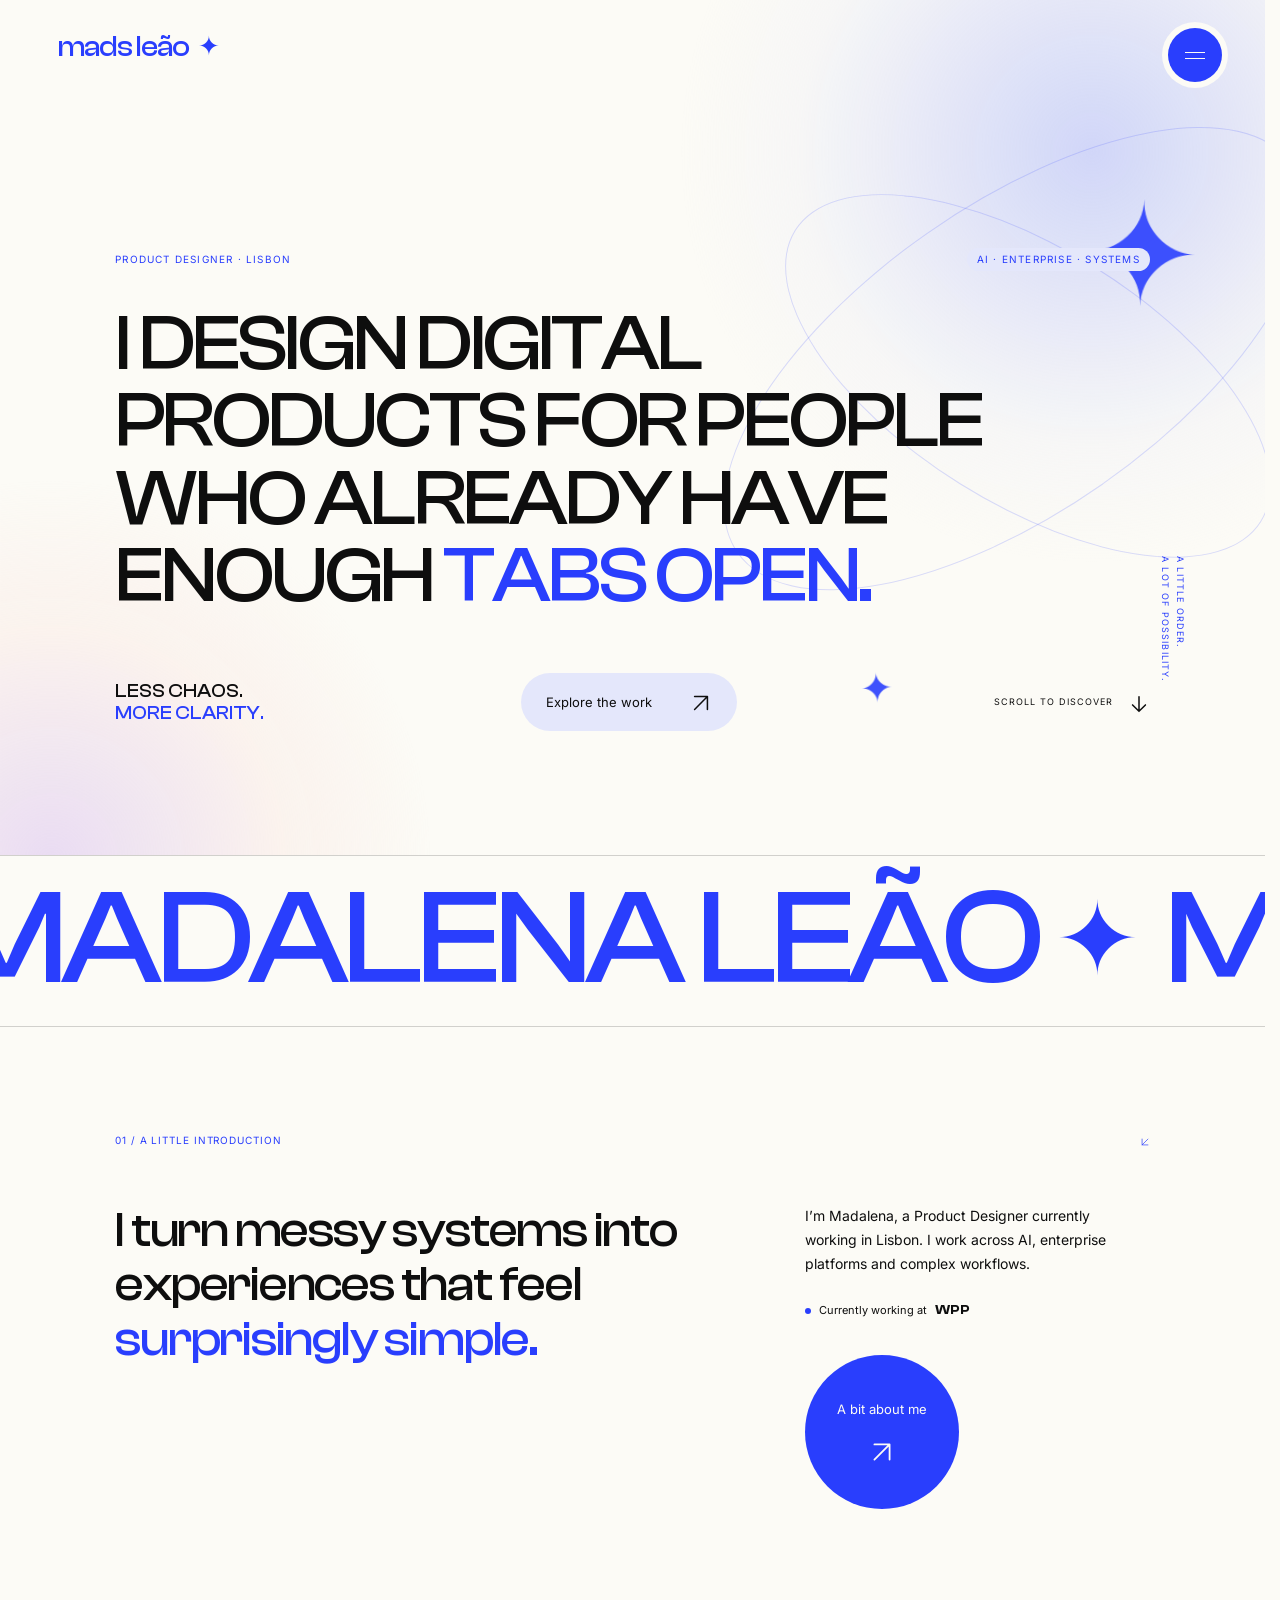
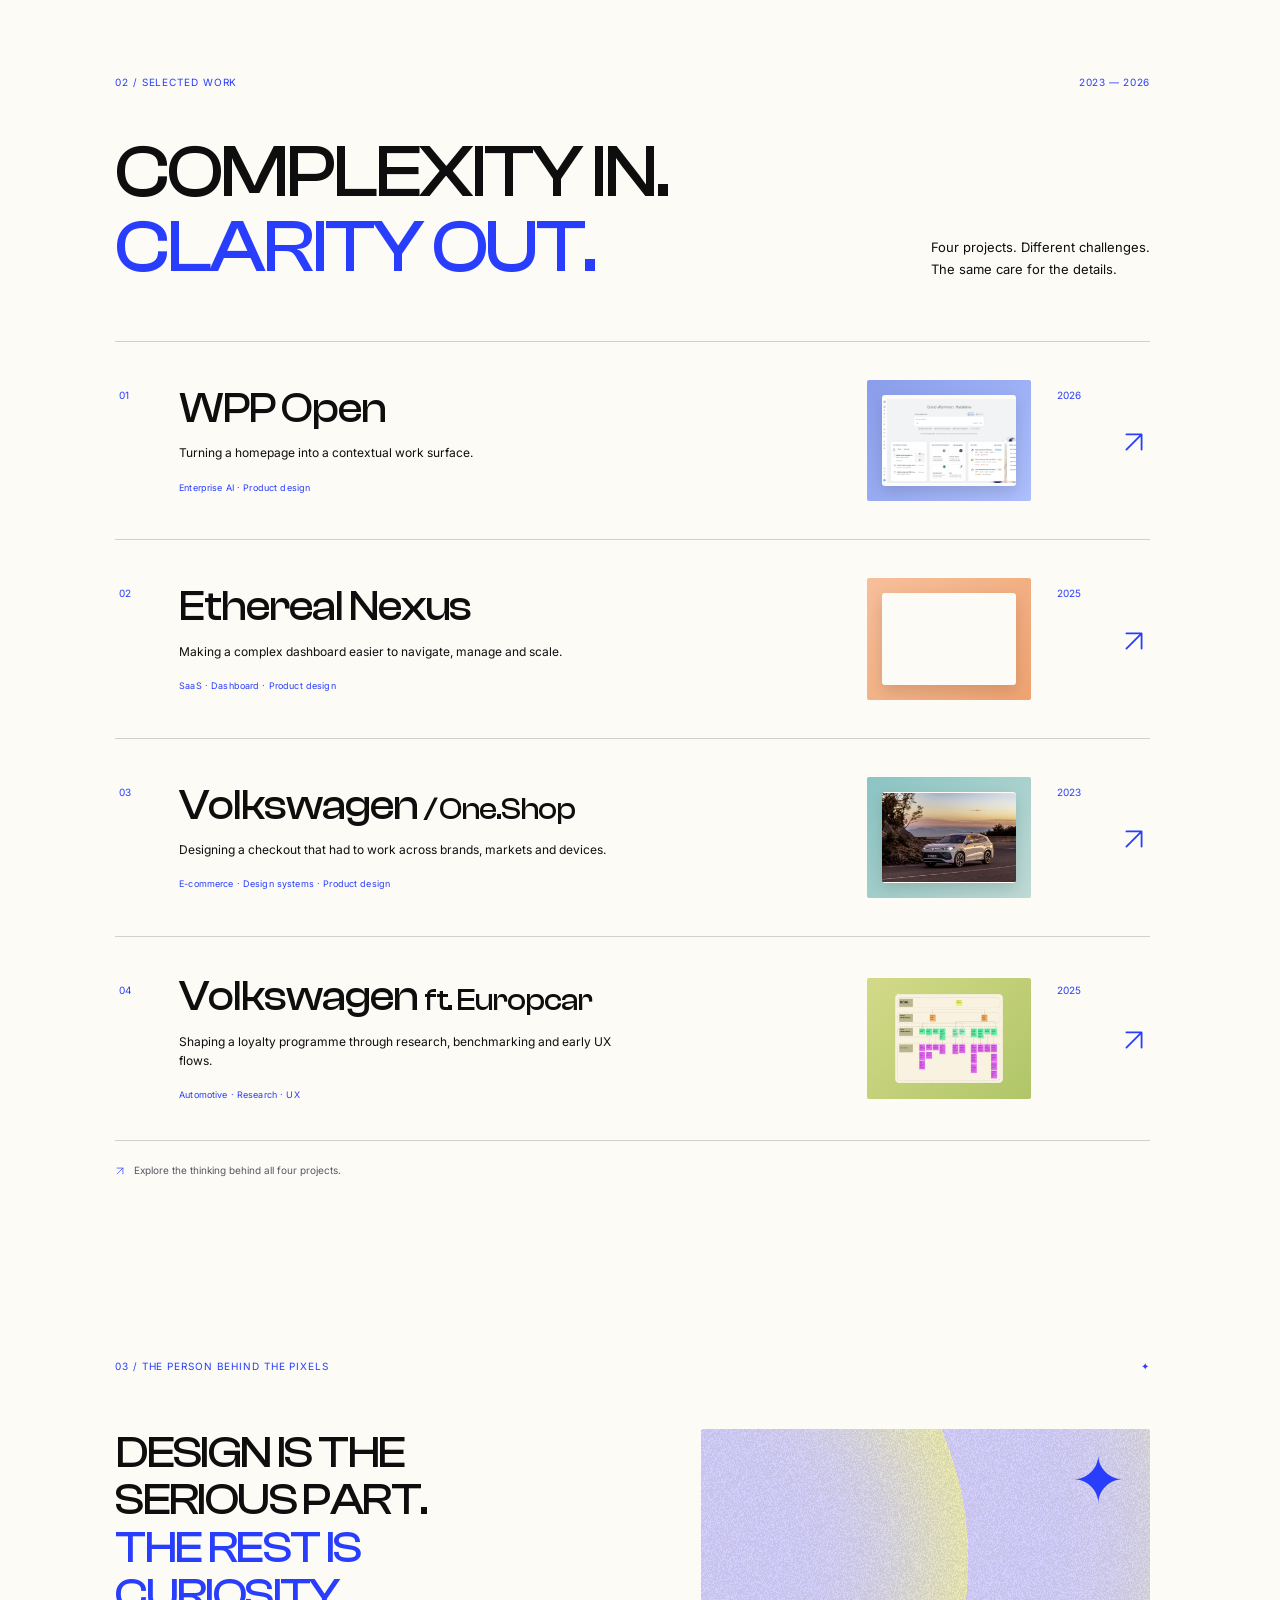
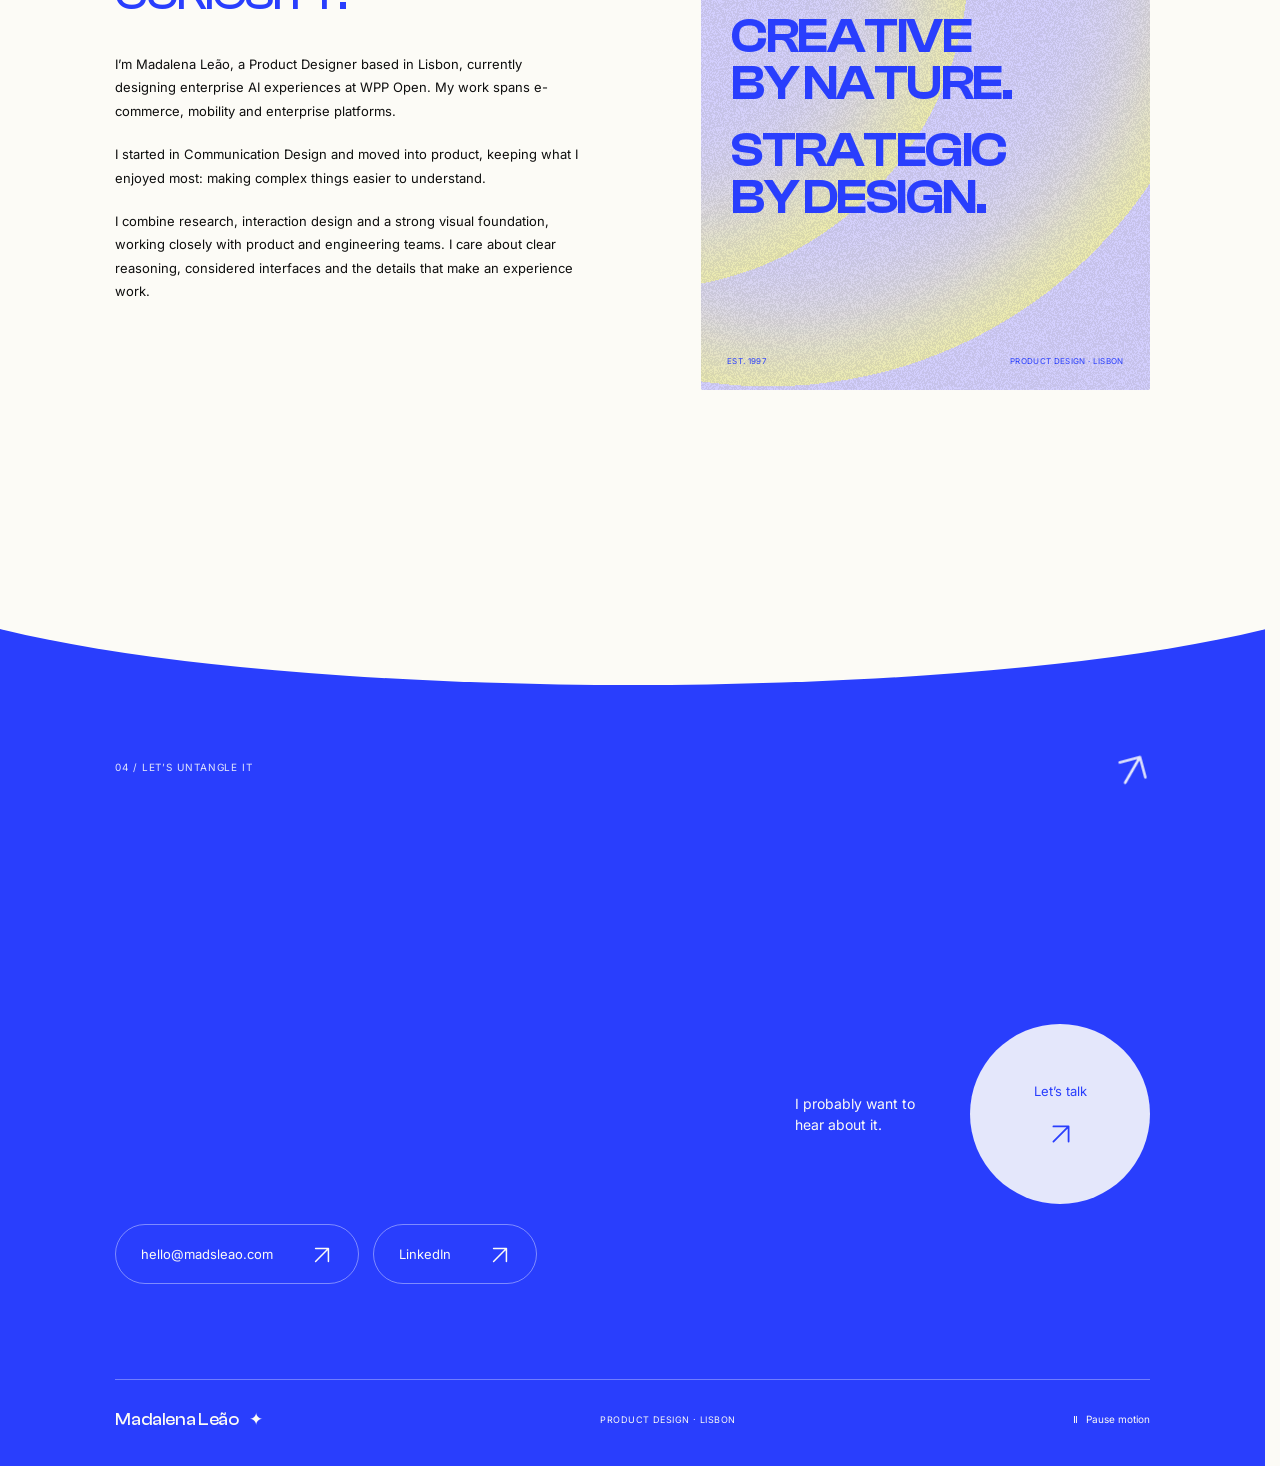
==== index.html @ 9cdab126 "Add a soft yellow hover to the hero headline" ====
<!doctype html>
<html lang="en">
  <head>
    <meta charset="utf-8" />
    <meta name="viewport" content="width=device-width, initial-scale=1" />
    <meta name="theme-color" content="#fcfbf6" />
    <meta
      name="description"
      content="Madalena Leão — Product Designer in Lisbon. AI, enterprise platforms and complex workflows, made clear."
    />
    <meta name="robots" content="index, follow" />
    <link rel="canonical" href="https://madsleao.com/" />
    <title>Madalena Leão — Product Designer</title>
    <link rel="icon" href="./assets/favicon.svg" />
    <link
      rel="preload"
      href="./assets/clash-display-medium.woff2"
      as="font"
      type="font/woff2"
      crossorigin
    />
    <link
      rel="preload"
      href="./assets/inter-regular.woff2"
      as="font"
      type="font/woff2"
      crossorigin
    />
    <link rel="stylesheet" href="./styles.css?v=hero-yellow-1" />
    <script src="./app.js?v=hero-yellow-1" defer></script>
  </head>
  <body>
    <a class="skip-link" href="#main">Skip to content</a>
    <header class="header">
      <a class="wordmark" href="#top" aria-label="Madalena Leão, home"
        >mads leão<span aria-hidden="true">✦</span></a
      >
      <button
        class="menu-toggle"
        aria-label="Open navigation"
        aria-controls="navigation"
        aria-expanded="false"
        aria-haspopup="dialog"
        hidden
      >
        <span></span><span></span>
      </button>
    </header>

    <main id="main">
      <section class="hero" id="top" aria-labelledby="hero-title">
        <div class="hero-art" aria-hidden="true">
          <div class="ambient ambient-one"></div>
          <div class="ambient ambient-two"></div>
          <div class="orbit orbit-one"></div>
          <div class="orbit orbit-two"></div>
          <span class="hero-star star-one">✦</span
          ><span class="hero-star star-two">✦</span>
          <span class="art-caption"
            >A LITTLE ORDER.<br />A LOT OF POSSIBILITY.</span
          >
        </div>
        <div class="hero-topline">
          <span>PRODUCT DESIGNER · LISBON</span
          ><span>AI · ENTERPRISE · SYSTEMS</span>
        </div>
        <h1 id="hero-title">
          <span class="line-mask"
            ><span class="hero-line">I DESIGN DIGITAL</span></span
          >
          <span class="line-mask"
            ><span class="hero-line">PRODUCTS FOR PEOPLE</span></span
          >
          <span class="line-mask"
            ><span class="hero-line">WHO ALREADY HAVE</span></span
          >
          <span class="line-mask"
            ><span class="hero-line"
              >ENOUGH <span class="highlight">TABS OPEN.</span></span
            ></span
          >
        </h1>
        <div class="hero-bottom">
          <p>LESS CHAOS.<br /><span>MORE CLARITY.</span></p>
          <a class="pill magnetic" href="#work"
            ><span class="magnet-surface"
              ><span class="magnet-label"
                >Explore the work
                <span aria-hidden="true"
                  ><svg
                    class="icon-arrow"
                    viewBox="0 0 24 24"
                    aria-hidden="true"
                    focusable="false"
                  >
                    <path d="M5 19 19 5M5 5h14v14" /></svg></span></span></span
          ></a>
          <span class="scroll-note"
            >SCROLL TO DISCOVER
            <span aria-hidden="true"
              ><svg
                class="icon-arrow"
                viewBox="0 0 24 24"
                aria-hidden="true"
                focusable="false"
              >
                <path d="M12 4v16M5 13l7 7 7-7" /></svg></span
          ></span>
        </div>
      </section>

      <div class="name-band" aria-label="Madalena Leão">
        <div class="name-track" aria-hidden="true">
          <span>MADALENA LEÃO <i>✦</i> </span
          ><span>MADALENA LEÃO <i>✦</i> </span>
        </div>
      </div>

      <section class="intro section-wrap" aria-labelledby="intro-title">
        <div class="section-kicker">
          <span>01 / A LITTLE INTRODUCTION</span
          ><span aria-hidden="true"
            ><svg
              class="icon-arrow"
              viewBox="0 0 24 24"
              aria-hidden="true"
              focusable="false"
            >
              <path d="M19 5 5 19M5 5v14h14" /></svg
          ></span>
        </div>
        <div class="intro-grid">
          <h2 id="intro-title" data-reveal>
            I turn messy systems into experiences that feel
            <span>surprisingly simple.</span>
          </h2>
          <div class="intro-aside" data-reveal>
            <p>
              I’m Madalena, a Product Designer currently working in Lisbon. I
              work across AI, enterprise platforms and complex workflows.
            </p>
            <p class="current-role">
              <span class="status-dot" aria-hidden="true"></span>Currently
              working at <strong>WPP</strong>
            </p>
            <a class="circle magnetic" href="#about"
              ><span class="magnet-surface"
                ><span class="magnet-label"
                  >A bit about me<span aria-hidden="true"
                    ><svg
                      class="icon-arrow"
                      viewBox="0 0 24 24"
                      aria-hidden="true"
                      focusable="false"
                    >
                      <path
                        d="M5 19 19 5M5 5h14v14"
                      /></svg></span></span></span
            ></a>
          </div>
        </div>
      </section>

      <section class="work section-wrap" id="work" aria-labelledby="work-title">
        <div class="section-kicker">
          <span>02 / SELECTED WORK</span><span>2023 — 2026</span>
        </div>
        <div class="section-heading" data-reveal>
          <h2 id="work-title">COMPLEXITY IN.<br /><span>CLARITY OUT.</span></h2>
          <p>
            Four projects. Different challenges.<br />The same care for the
            details.
          </p>
        </div>
        <div class="project-list">
          <a
            class="project"
            href="./wpp-open/"
            data-project="0"
            aria-label="WPP Open — explore the case study"
          >
            <span class="project-number">01</span>
            <div class="project-copy">
              <h3>WPP Open</h3>
              <p>Turning a homepage into a contextual work surface.</p>
              <span class="project-meta">Enterprise AI · Product design</span>
            </div>
            <div class="project-thumb cover-blue">
              <img
                src="./assets/wpp-open.webp"
                alt="WPP Open interface"
                width="1440"
                height="907"
                loading="lazy"
                decoding="async"
              />
            </div>
            <span class="project-year">2026</span
            ><span class="project-arrow" aria-hidden="true"
              ><svg
                class="icon-arrow"
                viewBox="0 0 24 24"
                aria-hidden="true"
                focusable="false"
              >
                <path d="M5 19 19 5M5 5h14v14" /></svg
            ></span>
          </a>
          <a
            class="project"
            href="./ethereal-nexus/"
            data-project="1"
            aria-label="Ethereal Nexus — explore the case study"
          >
            <span class="project-number">02</span>
            <div class="project-copy">
              <h3>Ethereal Nexus</h3>
              <p>
                Making a complex dashboard easier to navigate, manage and scale.
              </p>
              <span class="project-meta"
                >SaaS · Dashboard · Product design</span
              >
            </div>
            <div class="project-thumb cover-orange">
              <img
                src="./assets/ethereal-nexus.webp"
                alt="Ethereal Nexus dashboard"
                width="1440"
                height="1024"
                loading="lazy"
                decoding="async"
              />
            </div>
            <span class="project-year">2025</span
            ><span class="project-arrow" aria-hidden="true"
              ><svg
                class="icon-arrow"
                viewBox="0 0 24 24"
                aria-hidden="true"
                focusable="false"
              >
                <path d="M5 19 19 5M5 5h14v14" /></svg
            ></span>
          </a>
          <a
            class="project"
            href="./one-shop/"
            data-project="2"
            aria-label="Volkswagen One.Shop — explore the case study"
          >
            <span class="project-number">03</span>
            <div class="project-copy">
              <h3>Volkswagen <span class="subname">/ One.Shop</span></h3>
              <p>
                Designing a checkout that had to work across brands, markets and
                devices.
              </p>
              <span class="project-meta"
                >E-commerce · Design systems · Product design</span
              >
            </div>
            <div class="project-thumb cover-teal">
              <img
                src="./assets/one-shop.webp"
                alt="Volkswagen vehicle — One.Shop project cover"
                width="1024"
                height="683"
                loading="lazy"
                decoding="async"
              />
            </div>
            <span class="project-year">2023</span
            ><span class="project-arrow" aria-hidden="true"
              ><svg
                class="icon-arrow"
                viewBox="0 0 24 24"
                aria-hidden="true"
                focusable="false"
              >
                <path d="M5 19 19 5M5 5h14v14" /></svg
            ></span>
          </a>
          <a
            class="project"
            href="./europcar/"
            data-project="3"
            aria-label="Volkswagen ft. Europcar — explore the case study"
          >
            <span class="project-number">04</span>
            <div class="project-copy">
              <h3>Volkswagen <span class="subname">ft. Europcar</span></h3>
              <p>
                Shaping a loyalty programme through research, benchmarking and
                early UX flows.
              </p>
              <span class="project-meta">Automotive · Research · UX</span>
            </div>
            <div class="project-thumb cover-green">
              <img
                src="./assets/europcar.webp?v=alpha-2"
                alt="Europcar loyalty programme research"
                width="1440"
                height="1197"
                loading="lazy"
                decoding="async"
              />
            </div>
            <span class="project-year">2025</span
            ><span class="project-arrow" aria-hidden="true"
              ><svg
                class="icon-arrow"
                viewBox="0 0 24 24"
                aria-hidden="true"
                focusable="false"
              >
                <path d="M5 19 19 5M5 5h14v14" /></svg
            ></span>
          </a>
        </div>
        <p class="work-footnote">
          <span aria-hidden="true"
            ><svg
              class="icon-arrow"
              viewBox="0 0 24 24"
              aria-hidden="true"
              focusable="false"
            >
              <path d="M5 19 19 5M5 5h14v14" /></svg
          ></span>
          <a href="./projects/">Explore the thinking behind all four projects.</a>
        </p>
      </section>

      <section
        class="about section-wrap"
        id="about"
        aria-labelledby="about-title"
      >
        <div class="section-kicker">
          <span>03 / THE PERSON BEHIND THE PIXELS</span
          ><span aria-hidden="true">✦</span>
        </div>
        <div class="about-grid">
          <div class="about-copy" data-reveal>
            <h2 id="about-title">
              DESIGN IS THE<br />SERIOUS PART.<br /><span
                >THE REST IS<br />CURIOSITY.</span
              >
            </h2>
            <p>
              I’m Madalena Leão, a Product Designer based in Lisbon, currently
              designing enterprise AI experiences at WPP Open. My work spans
              e-commerce, mobility and enterprise platforms.
            </p>
            <p>
              I started in Communication Design and moved into product, keeping
              what I enjoyed most: making complex things easier to understand.
            </p>
            <p>
              I combine research, interaction design and a strong visual
              foundation, working closely with product and engineering teams. I
              care about clear reasoning, considered interfaces and the details
              that make an experience work.
            </p>
          </div>
          <div class="poster" data-reveal>
            <div class="poster-art" aria-hidden="true"></div>
            <span class="poster-star" aria-hidden="true">✦</span>
            <p class="poster-type">
              CREATIVE<br />BY NATURE.<br /><span
                >STRATEGIC<br />BY DESIGN.</span
              >
            </p>
            <div class="poster-footer">
              <span>EST. 1997</span><span>PRODUCT DESIGN · LISBON</span>
            </div>
          </div>
        </div>
      </section>

      <footer class="contact" id="contact" aria-labelledby="contact-title">
        <div class="footer-curve" aria-hidden="true"><div></div></div>
        <div class="contact-content section-wrap">
          <div class="section-kicker">
            <span>04 / LET’S UNTANGLE IT</span
            ><span class="footer-arrow" aria-hidden="true"
              ><svg
                class="icon-arrow"
                viewBox="0 0 24 24"
                aria-hidden="true"
                focusable="false"
              >
                <path d="M5 19 19 5M5 5h14v14" /></svg
            ></span>
          </div>
          <h2 id="contact-title" data-reveal>
            HAVE A<br />COMPLICATED<br /><span>PRODUCT?</span>
          </h2>
          <div class="contact-action">
            <p>I probably want to<br />hear about it.</p>
            <a
              class="circle contact-circle magnetic"
              href="./contact/"
              ><span class="magnet-surface"
                ><span class="magnet-label"
                  >Let’s talk<span aria-hidden="true"
                    ><svg
                      class="icon-arrow"
                      viewBox="0 0 24 24"
                      aria-hidden="true"
                      focusable="false"
                    >
                      <path
                        d="M5 19 19 5M5 5h14v14"
                      /></svg></span></span></span
            ></a>
          </div>
          <div class="contact-links">
            <a class="pill magnetic" href="./contact/"
              ><span class="magnet-surface"
                ><span class="magnet-label"
                  >hello@madsleao.com
                  <span aria-hidden="true"
                    ><svg
                      class="icon-arrow"
                      viewBox="0 0 24 24"
                      aria-hidden="true"
                      focusable="false"
                    >
                      <path
                        d="M5 19 19 5M5 5h14v14"
                      /></svg></span></span></span></a
            ><a
              class="pill magnetic"
              href="https://www.linkedin.com/in/madalena-le%C3%A3o-b16616193/"
              target="_blank"
              rel="noopener noreferrer"
              ><span class="magnet-surface"
                ><span class="magnet-label"
                  >LinkedIn
                  <span aria-hidden="true"
                    ><svg
                      class="icon-arrow"
                      viewBox="0 0 24 24"
                      aria-hidden="true"
                      focusable="false"
                    >
                      <path
                        d="M5 19 19 5M5 5h14v14"
                      /></svg></span></span></span
            ></a>
          </div>
          <div class="footer-bottom">
            <a href="#top">Madalena Leão <span aria-hidden="true">✦</span></a
            ><span>PRODUCT DESIGN · LISBON</span
            ><button class="motion-toggle" aria-pressed="false" hidden>
              <span aria-hidden="true">Ⅱ</span
              ><span class="motion-label">Pause motion</span>
            </button>
          </div>
        </div>
      </footer>
    </main>

    <div class="project-preview" aria-hidden="true">
      <div class="preview-surface">
        <div class="preview-track">
          <div class="preview-panel cover-blue">
            <img
              src="./assets/wpp-open.webp"
              alt=""
              width="1440"
              height="907"
              loading="lazy"
            />
          </div>
          <div class="preview-panel cover-orange">
            <img
              src="./assets/ethereal-nexus.webp"
              alt=""
              width="1440"
              height="1024"
              loading="lazy"
            />
          </div>
          <div class="preview-panel cover-teal">
            <img
              src="./assets/one-shop.webp"
              alt=""
              width="1024"
              height="683"
              loading="lazy"
            />
          </div>
          <div class="preview-panel cover-green">
            <img
              src="./assets/europcar.webp?v=alpha-2"
              alt=""
              width="1440"
              height="1197"
              loading="lazy"
            />
          </div>
        </div>
      </div>
    </div>
    <div class="preview-cursor" aria-hidden="true">
      <span
        >View case<br /><b
          ><svg
            class="icon-arrow"
            viewBox="0 0 24 24"
            aria-hidden="true"
            focusable="false"
          >
            <path d="M5 19 19 5M5 5h14v14" /></svg></b
      ></span>
    </div>

    <dialog id="navigation" aria-labelledby="menu-title">
      <div class="menu-backdrop"></div>
      <button class="menu-close" aria-label="Close navigation" autofocus>
        ×
      </button>
      <div class="menu-panel">
        <div class="menu-content">
          <p class="menu-kicker" id="menu-title">NAVIGATION</p>
          <nav aria-label="Expanded navigation">
            <a href="#top">Home<span>01</span></a
            ><a href="./projects/">Work<span>02</span></a
            ><a href="#about">About<span>03</span></a
            ><a href="#contact">Contact<span>04</span></a>
          </nav>
          <div class="menu-bottom">
            <span>LESS CHAOS · MORE CLARITY</span
            ><a href="./contact/"
              >Say hello
              <svg
                class="icon-arrow"
                viewBox="0 0 24 24"
                aria-hidden="true"
                focusable="false"
              >
                <path d="M5 19 19 5M5 5h14v14" /></svg
            ></a>
          </div>
        </div>
      </div>
    </dialog>
  </body>
</html>
---- styles.css ----
@font-face {
  font-family: Clash;
  src: url("./assets/clash-display-medium.woff2") format("woff2");
  font-weight: 500;
  font-display: swap;
}
@font-face {
  font-family: Clash;
  src: url("./assets/clash-display-semibold.woff2") format("woff2");
  font-weight: 600;
  font-display: swap;
}
@font-face {
  font-family: Inter;
  src: url("./assets/inter-regular.woff2") format("woff2");
  font-weight: 400;
  font-display: swap;
}
:root {
  --blue: #293efd;
  --light: #e4e7fb;
  --cream: #fcfbf6;
  --ink: #0e0e0e;
  --hover-yellow: #e5e2a8;
  --line: rgba(14, 14, 14, 0.18);
  --ease: cubic-bezier(0.22, 1, 0.36, 1);
  color-scheme: light;
}
* {
  box-sizing: border-box;
}
html {
  --anchor-offset: 100px;
  scrollbar-gutter: stable;
  scroll-behavior: smooth;
  scroll-padding-top: var(--anchor-offset);
}
body {
  margin: 0;
  background: var(--cream);
  color: var(--ink);
  font:
    400 16px/1.55 Inter,
    Arial,
    sans-serif;
}
body.menu-is-open {
  overflow: hidden;
  position: fixed;
  top: var(--menu-scroll-top, 0px);
  left: 0;
  right: 0;
}
a {
  color: inherit;
  text-decoration: none;
}
button {
  font: inherit;
  color: inherit;
  cursor: pointer;
}
button,
a {
  -webkit-tap-highlight-color: transparent;
}
button[hidden] {
  display: none;
}
button {
  border: 0;
}
img {
  max-width: 100%;
  display: block;
}
h1,
h2,
h3,
p {
  margin: 0;
}
h1,
h2,
h3 {
  font-family: Clash, Arial, sans-serif;
  font-weight: 500;
  line-height: 0.99;
}
::selection {
  background: var(--blue);
  color: var(--cream);
}
:focus-visible {
  outline: 2px solid var(--blue);
  outline-offset: 7px;
}
.skip-link {
  position: fixed;
  top: 12px;
  left: 12px;
  z-index: 100;
  background: var(--blue);
  color: var(--cream);
  padding: 12px 20px;
  transform: translateY(-150%);
}
.skip-link:focus {
  transform: none;
}
.header {
  position: absolute;
  z-index: 20;
  inset: 0 0 auto;
  display: flex;
  align-items: center;
  justify-content: space-between;
  padding: 32px 4.5vw;
  gap: 20px;
}
.wordmark {
  display: flex;
  align-items: center;
  gap: 9px;
  color: var(--blue);
  font:
    500 29px/1 Clash,
    sans-serif;
  letter-spacing: -1px;
}
.wordmark span {
  font-size: 26px;
  transition: transform 0.8s var(--ease);
}
.wordmark:hover span {
  transform: rotate(90deg);
}
.menu-toggle {
  position: fixed;
  z-index: 25;
  top: 28px;
  right: 4.5vw;
  width: 54px;
  height: 54px;
  border-radius: 50%;
  display: grid;
  align-content: center;
  gap: 5px;
  background: var(--blue);
  box-shadow: 0 0 0 6px var(--cream);
}
.menu-toggle span {
  display: block;
  width: 20px;
  height: 1px;
  background: var(--cream);
  margin: auto;
}
.icon-arrow {
  display: inline-block;
  width: 1em;
  height: 1em;
  flex-shrink: 0;
  vertical-align: middle;
  fill: none;
  stroke: currentColor;
  stroke-width: 1.65;
  stroke-linecap: round;
  stroke-linejoin: round;
}
.section-wrap {
  padding-left: 9vw;
  padding-right: 9vw;
}
.hero {
  position: relative;
  isolation: isolate;
  padding: 176px 9vw 48px;
  overflow: hidden;
  min-height: 800px;
  min-height: max(800px, 95svh);
  display: flex;
  flex-direction: column;
  justify-content: center;
}
.hero-art {
  position: absolute;
  inset: 0;
  z-index: -1;
  pointer-events: none;
  overflow: hidden;
}
.ambient {
  position: absolute;
  width: 65vw;
  height: 65vw;
  border-radius: 50%;
  background: radial-gradient(
    ellipse at center,
    rgba(173, 184, 250, 0.55),
    rgba(228, 231, 251, 0.18) 50%,
    transparent 70%
  );
  will-change: transform;
}
.ambient-one {
  right: -19vw;
  top: -21vw;
}
.ambient-two {
  width: 60vw;
  height: 60vw;
  left: -26vw;
  bottom: -30vw;
  background: radial-gradient(
    ellipse at center,
    rgba(221, 200, 241, 0.6),
    rgba(250, 220, 214, 0.25) 43%,
    transparent 70%
  );
}
.orbit {
  position: absolute;
  right: -7vw;
  top: 24%;
  width: 53vw;
  height: 24vw;
  border: 1px solid rgba(41, 62, 253, 0.17);
  border-radius: 50%;
  transform: rotate(-35deg);
}
.orbit-two {
  right: -3vw;
  top: 29%;
  transform: rotate(32deg);
  width: 43vw;
  height: 20vw;
}
.hero-star {
  position: absolute;
  color: var(--blue);
  font-size: clamp(80px, 11vw, 190px);
  line-height: 1;
  right: 5vw;
  top: 21%;
  opacity: 0.9;
  will-change: transform;
}
.star-two {
  font-size: 40px;
  right: 29vw;
  top: 78%;
  color: var(--blue);
}
.art-caption {
  position: absolute;
  right: 6vw;
  top: 65%;
  color: var(--blue);
  font-size: 9px;
  letter-spacing: 0.13em;
  line-height: 1.7;
  writing-mode: vertical-rl;
}
.hero-topline {
  display: flex;
  justify-content: space-between;
  max-width: 1080px;
  color: var(--blue);
  font-size: 10px;
  letter-spacing: 0.12em;
  margin-bottom: 35px;
}
.hero-topline span:last-child {
  background: var(--light);
  padding: 4px 10px;
  border-radius: 30px;
  margin-top: -4px;
}
.hero h1 {
  font-size: clamp(46px, 6.1vw, 110px);
  letter-spacing: -0.035em;
  width: 100%;
  position: relative;
}
.line-mask {
  display: block;
  overflow: hidden;
  padding-bottom: 0.09em;
  margin-bottom: -0.09em;
}
.hero-line {
  display: block;
  width: max-content;
  max-width: 100%;
}
.highlight {
  color: var(--blue);
  position: relative;
}
.hero-ink {
  position: absolute;
  inset: 0;
  display: block;
  pointer-events: none;
  user-select: none;
  opacity: 0;
  color: transparent;
  background: radial-gradient(
    ellipse clamp(100px, 10vw, 180px) clamp(75px, 7vw, 125px)
      at var(--ink-x, -500px) var(--ink-y, -500px),
    var(--hover-yellow) 0%,
    var(--hover-yellow) 24%,
    transparent 100%
  );
  -webkit-background-clip: text;
  background-clip: text;
}
.hero-ink .highlight {
  color: inherit;
}
.hero-ink .hero-line {
  animation: none !important;
}
.hero-bottom {
  display: flex;
  align-items: center;
  justify-content: space-between;
  gap: 24px;
  margin-top: 58px;
}
.hero-bottom p {
  font:
    500 19px/1.2 Clash,
    sans-serif;
}
.hero-bottom p span {
  color: var(--blue);
}
.scroll-note {
  font-size: 9px;
  letter-spacing: 0.11em;
  display: flex;
  gap: 15px;
  align-items: center;
}
.scroll-note span {
  font-size: 22px;
}
.pill {
  display: inline-block;
  position: relative;
  min-height: 58px;
  border-radius: 50px;
}
.magnet-surface {
  display: flex;
  align-items: center;
  justify-content: center;
  width: 100%;
  height: 100%;
  position: relative;
  isolation: isolate;
  border-radius: inherit;
  overflow: hidden;
  background: var(--light);
  transition: color 0.45s;
  will-change: transform;
}
.magnet-surface::before {
  content: "";
  position: absolute;
  z-index: -1;
  inset: 0;
  background: var(--blue);
  border-radius: 50%;
  transform: translateY(160%) scale(1.5);
  transition: transform 0.65s cubic-bezier(0.65, 0, 0.35, 1);
}
.magnetic:hover .magnet-surface::before {
  transform: translateY(0) scale(1.5);
}
.magnetic:hover .magnet-surface {
  color: var(--cream);
}
.magnet-label {
  display: flex;
  align-items: center;
  justify-content: center;
  gap: 38px;
  padding: 17px 25px;
  font-size: 13px;
  will-change: transform;
}
.magnet-label > span {
  font-size: 22px;
  line-height: 1;
}
.circle {
  display: inline-block;
  position: relative;
  width: 154px;
  height: 154px;
  border-radius: 50%;
  flex-shrink: 0;
}
.circle .magnet-surface {
  background: var(--blue);
  color: var(--cream);
}
.circle .magnet-surface::before {
  background: var(--ink);
}
.circle .magnet-label {
  flex-direction: column;
  gap: 18px;
  font-size: 13px;
}
.circle .magnet-label > span {
  font-size: 26px;
}
.name-band {
  border-top: 1px solid var(--line);
  border-bottom: 1px solid var(--line);
  overflow: hidden;
  padding: 16px 0 20px;
  background: var(--cream);
}
.name-track {
  display: flex;
  width: max-content;
  will-change: transform;
}
.name-track > span {
  white-space: nowrap;
  font:
    500 clamp(65px, 10.5vw, 190px) / 1 Clash,
    sans-serif;
  letter-spacing: -0.045em;
  color: var(--blue);
  padding-right: 0.23em;
}
.name-track i {
  font-style: normal;
  font-size: 0.75em;
  display: inline-block;
  vertical-align: 8%;
}
.section-kicker {
  font-size: 10px;
  letter-spacing: 0.09em;
  display: flex;
  align-items: center;
  justify-content: space-between;
  gap: 20px;
  color: var(--blue);
}
.section-kicker > span:last-child:not(:first-child) {
  letter-spacing: 0.06em;
}
.intro {
  padding-top: 106px;
  padding-bottom: 130px;
}
.intro-grid {
  display: grid;
  grid-template-columns: 1.7fr 1fr;
  gap: 8vw;
  margin-top: 55px;
}
.intro h2 {
  font-size: clamp(35px, 3.8vw, 64px);
  line-height: 1.12;
  letter-spacing: -0.025em;
}
.intro h2 span {
  color: var(--blue);
}
.intro-aside {
  max-width: 325px;
}
.intro-aside p {
  font-size: 14px;
  line-height: 1.7;
}
.current-role {
  margin-top: 26px;
  display: flex;
  align-items: center;
  gap: 8px;
  flex-wrap: wrap;
  font-size: 11px !important;
}
.current-role strong {
  font:
    600 14px Clash,
    sans-serif;
}
.status-dot {
  height: 6px;
  width: 6px;
  background: var(--blue);
  border-radius: 50%;
  display: inline-block;
}
.intro-aside .circle {
  margin-top: 35px;
}
.work {
  padding-top: 36px;
  padding-bottom: 130px;
}
.section-heading {
  display: flex;
  align-items: flex-end;
  justify-content: space-between;
  gap: 40px;
  margin: 45px 0 56px;
}
.section-heading h2 {
  font-size: clamp(44px, 5.9vw, 100px);
  letter-spacing: -0.035em;
}
.section-heading h2 span {
  color: var(--blue);
}
.section-heading > p {
  font-size: 13px;
  line-height: 1.7;
  padding-bottom: 5px;
}
.project {
  display: grid;
  grid-template-columns: 34px minmax(0, 1fr) 164px 38px 25px;
  gap: 26px;
  align-items: center;
  padding: 38px 4px;
  border-top: 1px solid var(--line);
  position: relative;
}
.project:last-child {
  border-bottom: 1px solid var(--line);
}
.project-number,
.project-year {
  font-size: 10px;
  align-self: start;
  padding-top: 8px;
  color: var(--blue);
}
.project-copy {
  transition:
    transform 0.65s var(--ease),
    color 0.35s;
  max-width: 610px;
}
.project h3 {
  font-size: clamp(29px, 3.3vw, 54px);
  letter-spacing: -0.025em;
  line-height: 1.05;
}
.subname {
  font-size: 0.72em;
}
.project-copy p {
  font-size: 12px;
  line-height: 1.6;
  margin-top: 12px;
  max-width: 440px;
}
.project-meta {
  display: block;
  color: var(--blue);
  font-size: 9px;
  letter-spacing: 0.015em;
  margin-top: 18px;
}
.project-thumb {
  aspect-ratio: 1.35;
  display: flex;
  align-items: center;
  justify-content: center;
  padding: 15px;
  overflow: hidden;
  border-radius: 2px;
  transition: transform 0.65s var(--ease);
}
.project-thumb img {
  width: 100%;
  height: 100%;
  object-fit: contain;
  box-shadow: 0 6px 16px #0002;
  border-radius: 3px;
  background: var(--cream);
}
.cover-blue {
  background: linear-gradient(135deg, #899deb, #adbffd);
}
.cover-orange {
  background: linear-gradient(135deg, #f6bf9a, #f0a371);
}
.cover-teal {
  background: linear-gradient(135deg, #8ac4c3, #bfdad5);
}
.cover-green {
  background: linear-gradient(135deg, #d3da88, #b0c568);
}
.project-arrow {
  font-size: 26px;
  color: var(--blue);
  transition: transform 0.6s var(--ease);
}
.project:hover .project-copy,
.project:focus-visible .project-copy {
  transform: translateX(8px);
  color: var(--blue);
}
.project:hover .project-arrow {
  transform: rotate(45deg);
}
.work-footnote {
  font-size: 10px;
  color: #575767;
  margin-top: 22px;
}
.work-footnote span {
  color: var(--blue);
  margin-right: 6px;
}
.project-preview {
  position: fixed;
  left: 0;
  top: 0;
  width: 360px;
  height: 270px;
  z-index: 30;
  pointer-events: none;
  visibility: hidden;
  will-change: transform;
  transition: visibility 0s 0.5s;
}
.preview-surface {
  height: 100%;
  width: 100%;
  overflow: hidden;
  transform: scale(0.6);
  opacity: 0;
  border-radius: 4px;
  box-shadow: 0 20px 70px #1112;
  transition:
    transform 0.55s var(--ease),
    opacity 0.3s;
  will-change: transform;
}
.project-preview.is-active {
  visibility: visible;
  transition-delay: 0s;
}
.is-active .preview-surface {
  transform: scale(1);
  opacity: 1;
}
.preview-track {
  height: 400%;
  transition: transform 0.6s cubic-bezier(0.65, 0, 0.35, 1);
}
.preview-panel {
  width: 100%;
  height: 25%;
  display: flex;
  align-items: center;
  justify-content: center;
  padding: 35px;
}
.preview-panel img {
  width: 100%;
  height: 100%;
  object-fit: contain;
  box-shadow: 0 10px 30px #0002;
  border-radius: 4px;
}
.project-thumb.cover-green img,
.preview-panel.cover-green img {
  background: transparent;
  box-shadow: none;
  border-radius: 0;
}
.preview-cursor {
  position: fixed;
  top: 0;
  left: 0;
  z-index: 31;
  width: 90px;
  height: 90px;
  pointer-events: none;
  visibility: hidden;
  will-change: transform;
  transition: visibility 0s 0.5s;
}
.preview-cursor span {
  display: flex;
  align-items: center;
  justify-content: center;
  flex-direction: column;
  width: 100%;
  height: 100%;
  border-radius: 50%;
  background: var(--blue);
  color: var(--cream);
  font-size: 10px;
  transform: scale(0);
  transition: transform 0.5s var(--ease);
}
.preview-cursor b {
  font-weight: 400;
  font-size: 19px;
}
.preview-cursor.is-active {
  visibility: visible;
  transition-delay: 0s;
}
.preview-cursor.is-active span {
  transform: scale(1);
}
.about {
  padding-top: 50px;
  padding-bottom: 170px;
}
.about-grid {
  display: grid;
  grid-template-columns: 1.05fr 1fr;
  gap: 9vw;
  align-items: start;
  margin-top: 55px;
}
.about h2 {
  font-size: clamp(37px, 3.55vw, 65px);
  letter-spacing: -0.035em;
  line-height: 1.04;
  margin-bottom: 35px;
}
.about h2 span {
  color: var(--blue);
}
.about-copy > p {
  max-width: 490px;
  font-size: 13px;
  line-height: 1.8;
  margin-top: 20px;
}
.poster {
  aspect-ratio: 4/5;
  position: relative;
  overflow: hidden;
  isolation: isolate;
  padding: 40px 30px 24px;
  color: var(--blue);
  background: var(--light);
  border-radius: 2px;
  display: flex;
  flex-direction: column;
  justify-content: center;
  will-change: transform;
}
.poster-art {
  position: absolute;
  inset: -10%;
  z-index: -1;
  background: url("./assets/about-gradient.svg") center/cover no-repeat;
  will-change: transform;
}
.poster-type {
  font:
    600 clamp(35px, 3.8vw, 70px) / 0.97 Clash,
    sans-serif;
  letter-spacing: -0.03em;
  position: relative;
}
.poster-type > span {
  display: block;
  margin-top: 20px;
}
.poster-star {
  position: absolute;
  font-size: 65px;
  right: 25px;
  top: 18px;
  line-height: 1;
}
.poster-footer {
  position: absolute;
  bottom: 22px;
  left: 26px;
  right: 26px;
  display: flex;
  gap: 15px;
  justify-content: space-between;
  font-size: 8px;
  letter-spacing: 0.04em;
}
.contact {
  position: relative;
  /* Contact fills the viewport without the offset used by the other anchors. */
  scroll-margin-top: calc(-1 * var(--anchor-offset));
  min-height: 100vh;
  min-height: 100svh;
  background: var(--blue);
  color: var(--cream);
  overflow: hidden;
  isolation: isolate;
  padding-top: 150px;
}
.footer-curve {
  position: absolute;
  z-index: 2;
  top: 0;
  left: -10%;
  width: 120%;
  height: 125px;
  pointer-events: none;
  overflow: visible;
  transform-origin: top;
  will-change: transform;
}
.footer-curve > div {
  background: var(--cream);
  width: 100%;
  height: 250px;
  border-radius: 0 0 50% 50%;
  position: absolute;
  bottom: 0;
}
.contact-content {
  padding-top: 30px;
  padding-bottom: 30px;
  position: relative;
}
.contact .section-kicker {
  color: var(--light);
}
.footer-arrow {
  font-size: 36px;
  transform: rotate(-15deg);
  will-change: transform;
}
.contact h2 {
  font-size: clamp(58px, 8.6vw, 160px);
  letter-spacing: -0.035em;
  line-height: 0.95;
  margin-top: 50px;
  max-width: 900px;
}
.contact h2 > span {
  color: #c0c8ff;
}
.contact-action {
  display: flex;
  align-items: center;
  justify-content: flex-end;
  gap: 55px;
  position: absolute;
  right: 9vw;
  top: 44%;
  transform: translateY(-10%);
}
.contact-action > p {
  font-size: 14px;
  line-height: 1.55;
}
.contact-circle {
  width: 180px;
  height: 180px;
}
.contact-circle .magnet-surface {
  background: var(--light);
  color: var(--blue);
}
.contact-circle .magnet-surface::before {
  background: var(--cream);
}
.contact-circle:hover .magnet-surface {
  color: var(--blue);
}
.contact-links {
  display: flex;
  gap: 14px;
  margin: 65px 0 95px;
  flex-wrap: wrap;
}
.contact .pill .magnet-surface {
  background: transparent;
  color: var(--cream);
  border: 1px solid #ffffff66;
}
.contact .pill .magnet-surface::before {
  background: var(--cream);
}
.contact .pill:hover .magnet-surface {
  color: var(--blue);
}
.footer-bottom {
  display: flex;
  align-items: center;
  justify-content: space-between;
  gap: 20px;
  border-top: 1px solid #ffffff55;
  padding-top: 24px;
  font-size: 9px;
  letter-spacing: 0.05em;
}
.footer-bottom > a {
  font-family: Clash, sans-serif;
  font-size: 17px;
  letter-spacing: -0.02em;
}
.footer-bottom > a > span {
  margin-left: 8px;
}
.motion-toggle {
  padding: 8px 0;
  background: transparent;
  color: var(--cream);
  display: flex;
  gap: 8px;
  font-size: 10px;
  align-items: center;
}
.contact :focus-visible {
  outline-color: var(--cream);
}
dialog {
  position: fixed;
  inset: 0;
  margin: 0;
  width: 100%;
  height: 100%;
  max-width: none;
  max-height: none;
  padding: 0;
  border: 0;
  background: transparent;
  overflow: hidden;
  overflow: clip;
  height: 100dvh;
  overscroll-behavior: contain;
  color: var(--cream);
}
dialog::backdrop {
  background: #0e0e0e22;
}
dialog .menu-backdrop {
  position: absolute;
  inset: 0;
  opacity: 0;
  background: #0e0e0e33;
  transition: opacity 0.7s;
}
dialog.is-open .menu-backdrop {
  opacity: 1;
}
.menu-panel {
  position: absolute;
  top: 0;
  right: 0;
  width: min(520px, 90%);
  height: 100%;
  background: var(--blue);
  transform: translateX(130%);
  transition: transform 0.65s cubic-bezier(0.7, 0, 0.2, 1);
  isolation: isolate;
}
.menu-content {
  height: 100%;
  padding: 100px 60px max(45px, env(safe-area-inset-bottom));
  display: flex;
  flex-direction: column;
  overflow-y: auto;
  overscroll-behavior: contain;
}
.menu-panel::before {
  content: "";
  position: absolute;
  z-index: -1;
  right: calc(100% - 2px);
  top: 0;
  width: min(14vw, 140px);
  height: 100%;
  border-radius: 100% 0 0 100% / 50% 0 0 50%;
  background: var(--blue);
  transform: scaleX(1);
  transform-origin: right;
  transition: transform 0.7s cubic-bezier(0.7, 0, 0.2, 1);
}
dialog.is-open .menu-panel {
  transform: translateX(0);
}
dialog.is-open .menu-panel::before {
  transform: scaleX(0);
}
.menu-close {
  position: fixed;
  z-index: 5;
  right: 4.5vw;
  top: 28px;
  width: 54px;
  height: 54px;
  background: var(--light);
  color: var(--blue);
  border-radius: 50%;
  font-size: 32px;
}
.menu-kicker {
  font-size: 10px;
  letter-spacing: 0.12em;
  color: #c0c8ff;
  padding-bottom: 25px;
  border-bottom: 1px solid #ffffff44;
}
.menu-panel nav {
  display: flex;
  flex-direction: column;
  padding: 28px 0;
  gap: 12px;
  flex-shrink: 0;
}
.menu-panel nav a {
  font:
    500 57px/1.2 Clash,
    sans-serif;
  letter-spacing: -0.03em;
  display: flex;
  align-items: center;
  justify-content: space-between;
  transform: translateX(min(30px, 9vw));
  opacity: 0;
  transition:
    transform 0.8s var(--ease),
    opacity 0.6s;
}
.menu-panel nav a:nth-child(2) {
  transition-delay: 0.04s;
}
.menu-panel nav a:nth-child(3) {
  transition-delay: 0.08s;
}
.menu-panel nav a:nth-child(4) {
  transition-delay: 0.12s;
}
dialog.is-open nav a {
  transform: none;
  opacity: 1;
}
.menu-panel nav a span {
  font:
    400 10px Inter,
    sans-serif;
  color: #c0c8ff;
}
.menu-bottom {
  margin-top: auto;
  padding-top: 30px;
  flex-shrink: 0;
  display: flex;
  flex-direction: column;
  gap: 24px;
  font-size: 10px;
  letter-spacing: 0.05em;
  color: #c0c8ff;
}
.menu-bottom a {
  color: var(--cream);
  font-size: 14px;
  display: flex;
  align-items: center;
  gap: 8px;
}
dialog :focus-visible {
  outline-color: var(--cream);
}
.motion-ready .hero-line {
  animation: line-in 1.1s var(--ease) both;
}
.motion-ready .line-mask:nth-child(2) .hero-line {
  animation-delay: 0.1s;
}
.motion-ready .line-mask:nth-child(3) .hero-line {
  animation-delay: 0.2s;
}
.motion-ready .line-mask:nth-child(4) .hero-line {
  animation-delay: 0.3s;
}
.motion-ready [data-reveal].will-reveal {
  opacity: 0;
  transform: translateY(28px);
  transition:
    opacity 0.85s var(--ease),
    transform 1.1s var(--ease);
}
.motion-ready [data-reveal].is-visible {
  opacity: 1;
  transform: translateY(0);
}
@keyframes line-in {
  from {
    transform: translateY(110%) rotate(1deg);
  }
  to {
    transform: translateY(0) rotate(0);
  }
}
.motion-off *,
.motion-off *::before {
  animation: none !important;
  transition-duration: 0s !important;
}
.motion-off [data-reveal] {
  opacity: 1 !important;
  transform: none !important;
}
.motion-off .hero-line {
  transform: none !important;
}
.motion-off {
  scroll-behavior: auto;
}
.motion-off .project-preview,
.motion-off .preview-cursor {
  display: none;
}
@media (min-width: 1800px) {
  .section-wrap,
  .hero {
    padding-left: max(9vw, calc((100vw - 1500px) / 2));
    padding-right: max(9vw, calc((100vw - 1500px) / 2));
  }
  .contact-action {
    right: max(9vw, calc((100vw - 1500px) / 2));
  }
}
@media (max-width: 1100px) {
  .art-caption {
    display: none;
  }
  .hero {
    padding-top: 155px;
    min-height: 760px;
  }
  .hero h1 {
    font-size: 6.2vw;
  }
  .hero-topline {
    font-size: 9px;
  }
  .section-wrap {
    padding-left: 7vw;
    padding-right: 7vw;
  }
  .project {
    grid-template-columns: 25px minmax(0, 1fr) 140px 30px 20px;
    gap: 18px;
  }
  .project h3 {
    font-size: 34px;
  }
  .project-copy p {
    max-width: 360px;
  }
  .contact-action {
    right: 7vw;
    gap: 25px;
    top: 49%;
  }
  .contact-action > p {
    display: none;
  }
  .contact-circle {
    height: 150px;
    width: 150px;
  }
  .poster {
    padding: 35px 24px;
  }
  .poster-star {
    font-size: 50px;
  }
  .poster-type {
    font-size: 4.4vw;
  }
  .contact h2 {
    font-size: 9.5vw;
  }
}
@media (max-width: 760px) {
  html {
    --anchor-offset: 80px;
  }
  .header {
    padding: 26px 6vw;
  }
  .wordmark {
    font-size: 25px;
  }
  .menu-toggle {
    right: 6vw;
    top: 20px;
    width: 48px;
    height: 48px;
  }
  .hero {
    padding: 155px 6vw 42px;
    min-height: 690px;
    min-height: 90svh;
    justify-content: center;
  }
  .hero h1 {
    font-size: clamp(26px, 8.3vw, 58px);
    letter-spacing: -0.035em;
  }
  .hero-topline {
    display: block;
    margin-bottom: 33px;
    font-size: 9px;
  }
  .hero-topline span:last-child {
    display: none;
  }
  .hero-bottom {
    margin-top: 52px;
    gap: 25px;
    flex-wrap: wrap;
  }
  .hero-bottom p {
    font-size: 17px;
  }
  .hero-bottom .pill {
    min-height: 52px;
  }
  .hero-bottom .magnet-label {
    padding: 15px 20px;
    gap: 25px;
    font-size: 11px;
  }
  .scroll-note {
    width: 100%;
    justify-content: space-between;
    margin-top: 26px;
    font-size: 8px;
  }
  .hero-star {
    top: 14%;
    right: 10vw;
    font-size: 100px;
  }
  .star-two {
    top: 80%;
    right: 50vw;
    font-size: 24px;
  }
  .art-caption {
    display: none;
  }
  .orbit-one {
    width: 100vw;
    height: 50vw;
    top: 27%;
    right: -35vw;
  }
  .orbit-two {
    width: 80vw;
    height: 40vw;
    top: 35%;
    right: -25vw;
  }
  .ambient-one {
    width: 120vw;
    height: 120vw;
    top: 0;
    right: -55vw;
  }
  .ambient-two {
    width: 120vw;
    height: 120vw;
    bottom: -30vw;
    left: -60vw;
  }
  .name-band {
    padding: 20px 0;
  }
  .name-track > span {
    font-size: 16vw;
  }
  .section-wrap {
    padding-left: 6vw;
    padding-right: 6vw;
  }
  .intro {
    padding-top: 70px;
    padding-bottom: 85px;
  }
  .section-kicker {
    font-size: 8px;
  }
  .intro-grid {
    grid-template-columns: 1fr;
    gap: 30px;
    margin-top: 35px;
  }
  .intro h2 {
    font-size: 38px;
    max-width: 620px;
  }
  .intro-aside {
    max-width: none;
    display: grid;
    grid-template-columns: 1fr 120px;
    gap: 0 25px;
    align-items: center;
  }
  .intro-aside > p {
    font-size: 13px;
  }
  .intro-aside .current-role {
    grid-column: 1;
  }
  .intro-aside .circle {
    grid-column: 2;
    grid-row: 1/3;
    width: 120px;
    height: 120px;
    margin-top: 0;
  }
  .circle .magnet-label {
    font-size: 11px;
    padding: 10px;
    gap: 10px;
  }
  .section-heading {
    display: block;
    margin-top: 35px;
    margin-bottom: 36px;
  }
  .section-heading h2 {
    font-size: 49px;
  }
  .section-heading > p {
    margin-top: 25px;
    font-size: 12px;
  }
  .work {
    padding-top: 10px;
    padding-bottom: 65px;
  }
  .project {
    grid-template-columns: 22px 1fr 25px;
    gap: 15px;
    padding: 26px 0 30px;
  }
  .project-copy {
    grid-column: 2;
  }
  .project h3 {
    font-size: 31px;
  }
  .project-copy p {
    font-size: 12px;
    max-width: 100%;
    margin-top: 10px;
  }
  .project-meta {
    font-size: 9px;
    margin-top: 13px;
  }
  .project-thumb {
    grid-column: 1/4;
    grid-row: 2;
    width: 100%;
    aspect-ratio: 1.55;
    padding: 28px;
    margin-top: 10px;
    border-radius: 3px;
  }
  .project-thumb img {
    max-height: 100%;
    max-width: 100%;
    width: auto;
    height: auto;
    object-fit: contain;
  }
  .project-year {
    grid-column: 2;
    grid-row: 3;
    padding: 0;
    font-size: 9px;
  }
  .project-arrow {
    grid-column: 3;
    grid-row: 1;
    align-self: start;
    line-height: 1;
  }
  .project-number {
    padding-top: 5px;
  }
  .project:hover .project-copy {
    transform: none;
  }
  .project-preview,
  .preview-cursor {
    display: none;
  }
  .about {
    padding-top: 40px;
    padding-bottom: 95px;
  }
  .about-grid {
    grid-template-columns: 1fr;
    gap: 40px;
    margin-top: 35px;
  }
  .about h2 {
    font-size: 46px;
  }
  .about-copy p {
    max-width: 620px;
    font-size: 13px;
  }
  .poster {
    aspect-ratio: 1;
    max-width: 560px;
    width: 100%;
    padding: 35px;
  }
  .poster-type {
    font-size: clamp(38px, 8vw, 65px);
  }
  .poster-star {
    font-size: 64px;
  }
  .poster-footer {
    font-size: 8px;
  }
  .contact {
    padding-top: 115px;
  }
  .footer-curve {
    height: 80px;
  }
  .footer-curve > div {
    height: 160px;
  }
  .contact-content {
    padding-top: 20px;
  }
  .contact h2 {
    font-size: 11.8vw;
    margin-top: 38px;
  }
  .contact-action {
    position: relative;
    inset: auto;
    transform: none;
    justify-content: space-between;
    margin-top: 35px;
    gap: 20px;
  }
  .contact-action > p {
    display: block;
    font-size: 14px;
  }
  .contact-circle {
    width: 120px;
    height: 120px;
  }
  .contact-links {
    margin: 35px 0 55px;
    gap: 10px;
  }
  .contact-links .pill {
    min-height: 50px;
  }
  .contact-links .magnet-label {
    font-size: 11px;
    padding: 14px 19px;
    gap: 20px;
  }
  .footer-bottom {
    flex-wrap: wrap;
    gap: 14px;
    padding-top: 23px;
  }
  .footer-bottom > a {
    font-size: 17px;
  }
  .footer-bottom > span {
    display: none;
  }
  .motion-toggle {
    font-size: 9px;
  }
  .menu-panel {
    width: 100%;
  }
  .menu-content {
    padding: 100px 9vw 40px;
  }
  .menu-panel nav a {
    font-size: 52px;
  }
  .menu-close {
    right: 6vw;
    top: 20px;
    width: 48px;
    height: 48px;
  }
}
@media (max-width: 380px) {
  .hero {
    min-height: 620px;
    padding-top: 130px;
  }
  .hero-bottom {
    gap: 15px;
  }
  .hero-bottom .magnet-label {
    gap: 12px;
    padding: 15px;
  }
  .hero-bottom p {
    font-size: 15px;
  }
  .intro h2 {
    font-size: 32px;
  }
  .intro-aside {
    display: block;
  }
  .intro-aside .circle {
    margin-top: 24px;
  }
  .section-heading h2 {
    font-size: 42px;
  }
  .project h3 {
    font-size: 26px;
  }
  .about h2 {
    font-size: 39px;
  }
  .poster {
    padding: 25px;
  }
  .poster-type {
    font-size: 35px;
  }
  .poster-footer {
    left: 20px;
    right: 20px;
    font-size: 7px;
  }
}
@media (prefers-reduced-motion: reduce) {
  html {
    scroll-behavior: auto;
  }
  *,
  *::before {
    animation: none !important;
    transition: none !important;
  }
  .hero-line,
  [data-reveal] {
    transform: none !important;
    opacity: 1 !important;
  }
  .project-preview,
  .preview-cursor {
    display: none !important;
  }
}
@media print {
  .header,
  .hero-art,
  .hero-ink,
  .project-preview,
  .preview-cursor,
  .motion-toggle,
  dialog {
    display: none;
  }
  .hero {
    min-height: 0;
    padding: 30px;
  }
  .section-wrap {
    padding: 30px;
  }
  .name-track {
    transform: none !important;
  }
  .contact {
    background: var(--cream);
    color: var(--ink);
  }
  .contact h2 > span {
    color: var(--blue);
  }
  [data-reveal] {
    opacity: 1 !important;
    transform: none !important;
  }
}
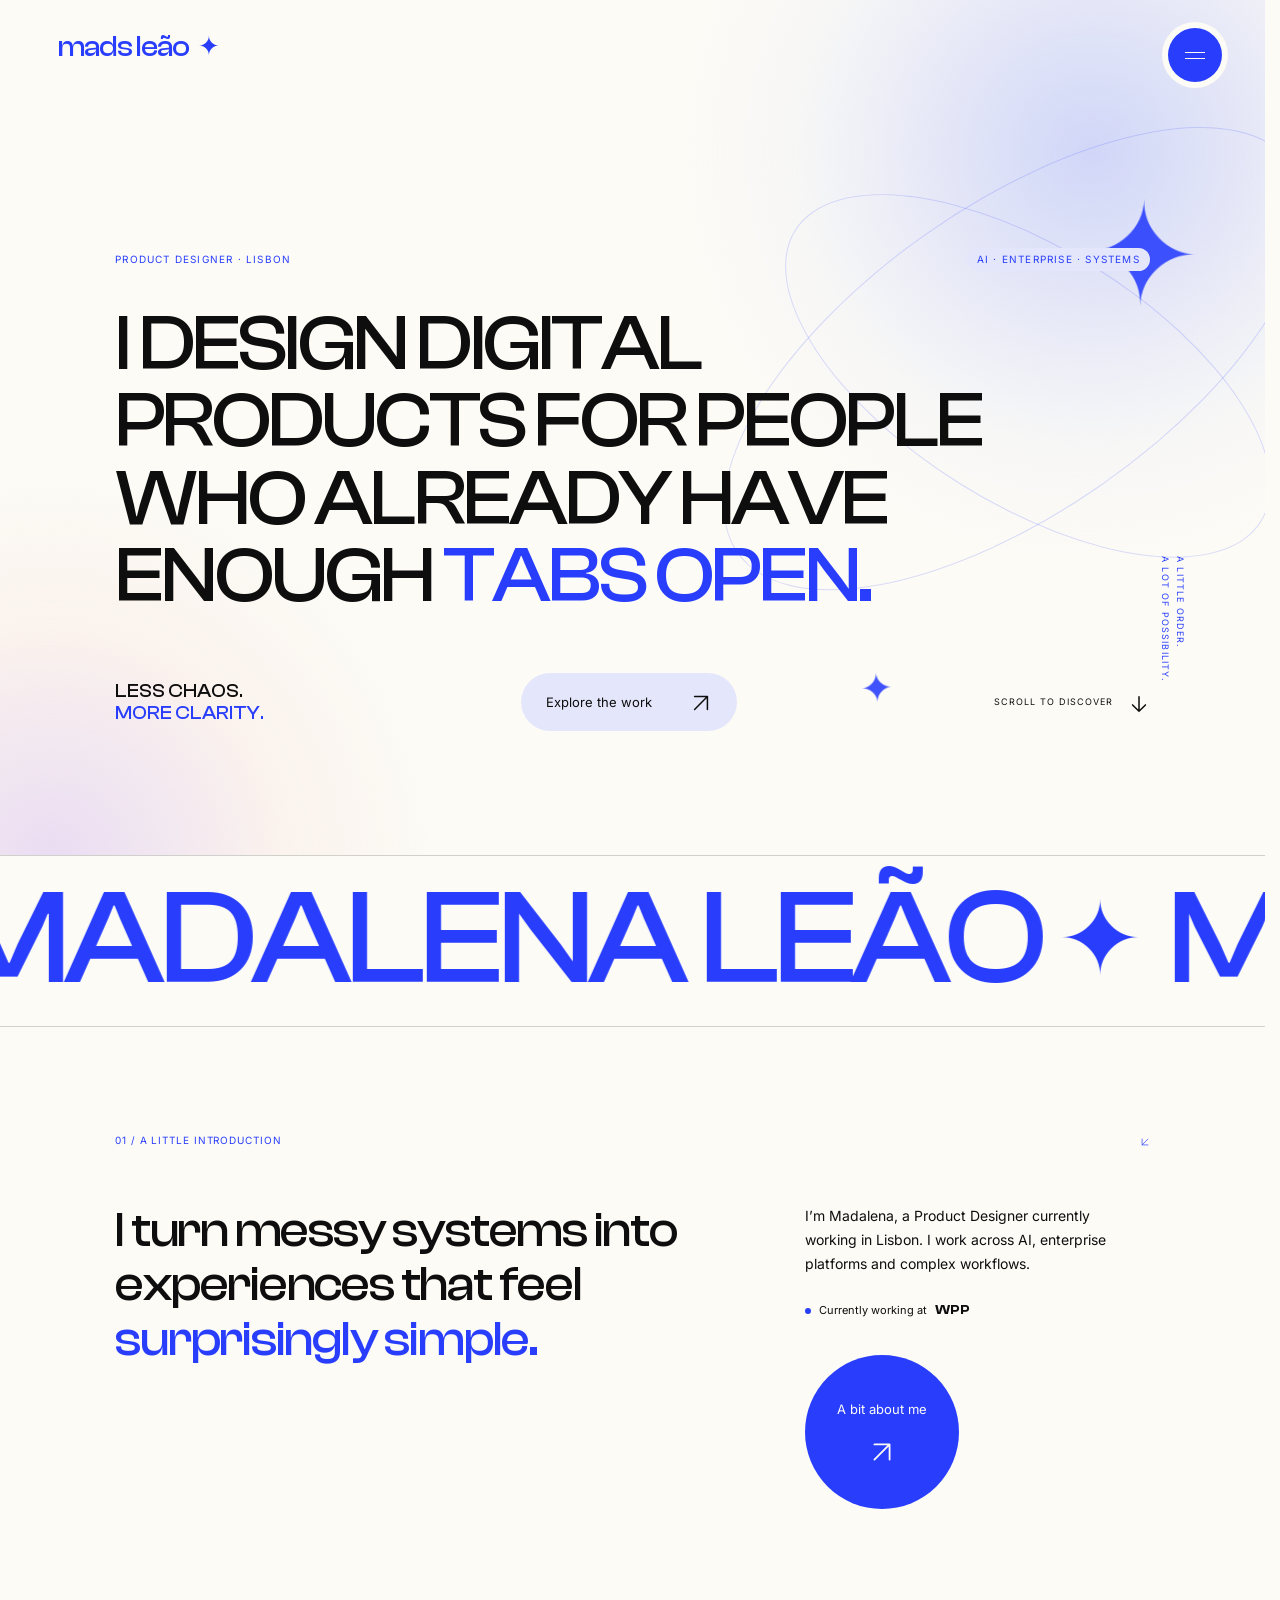
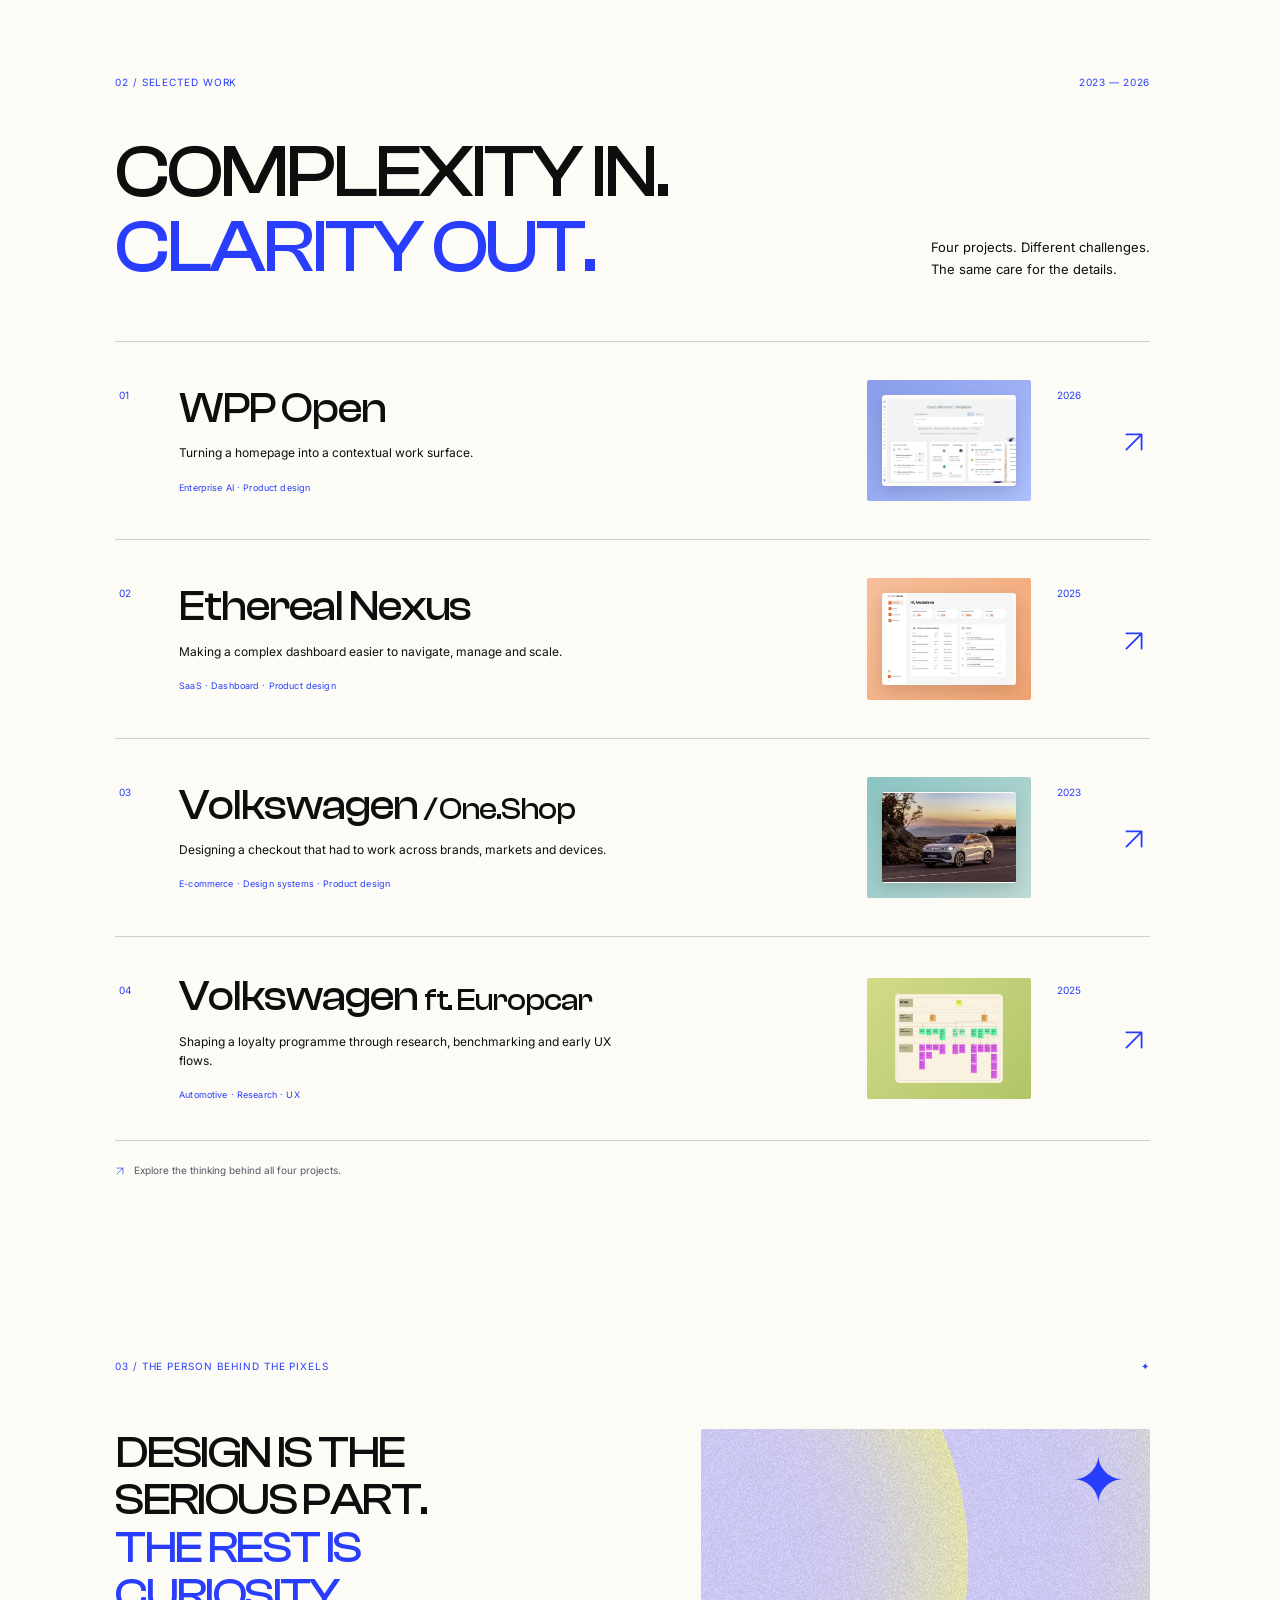
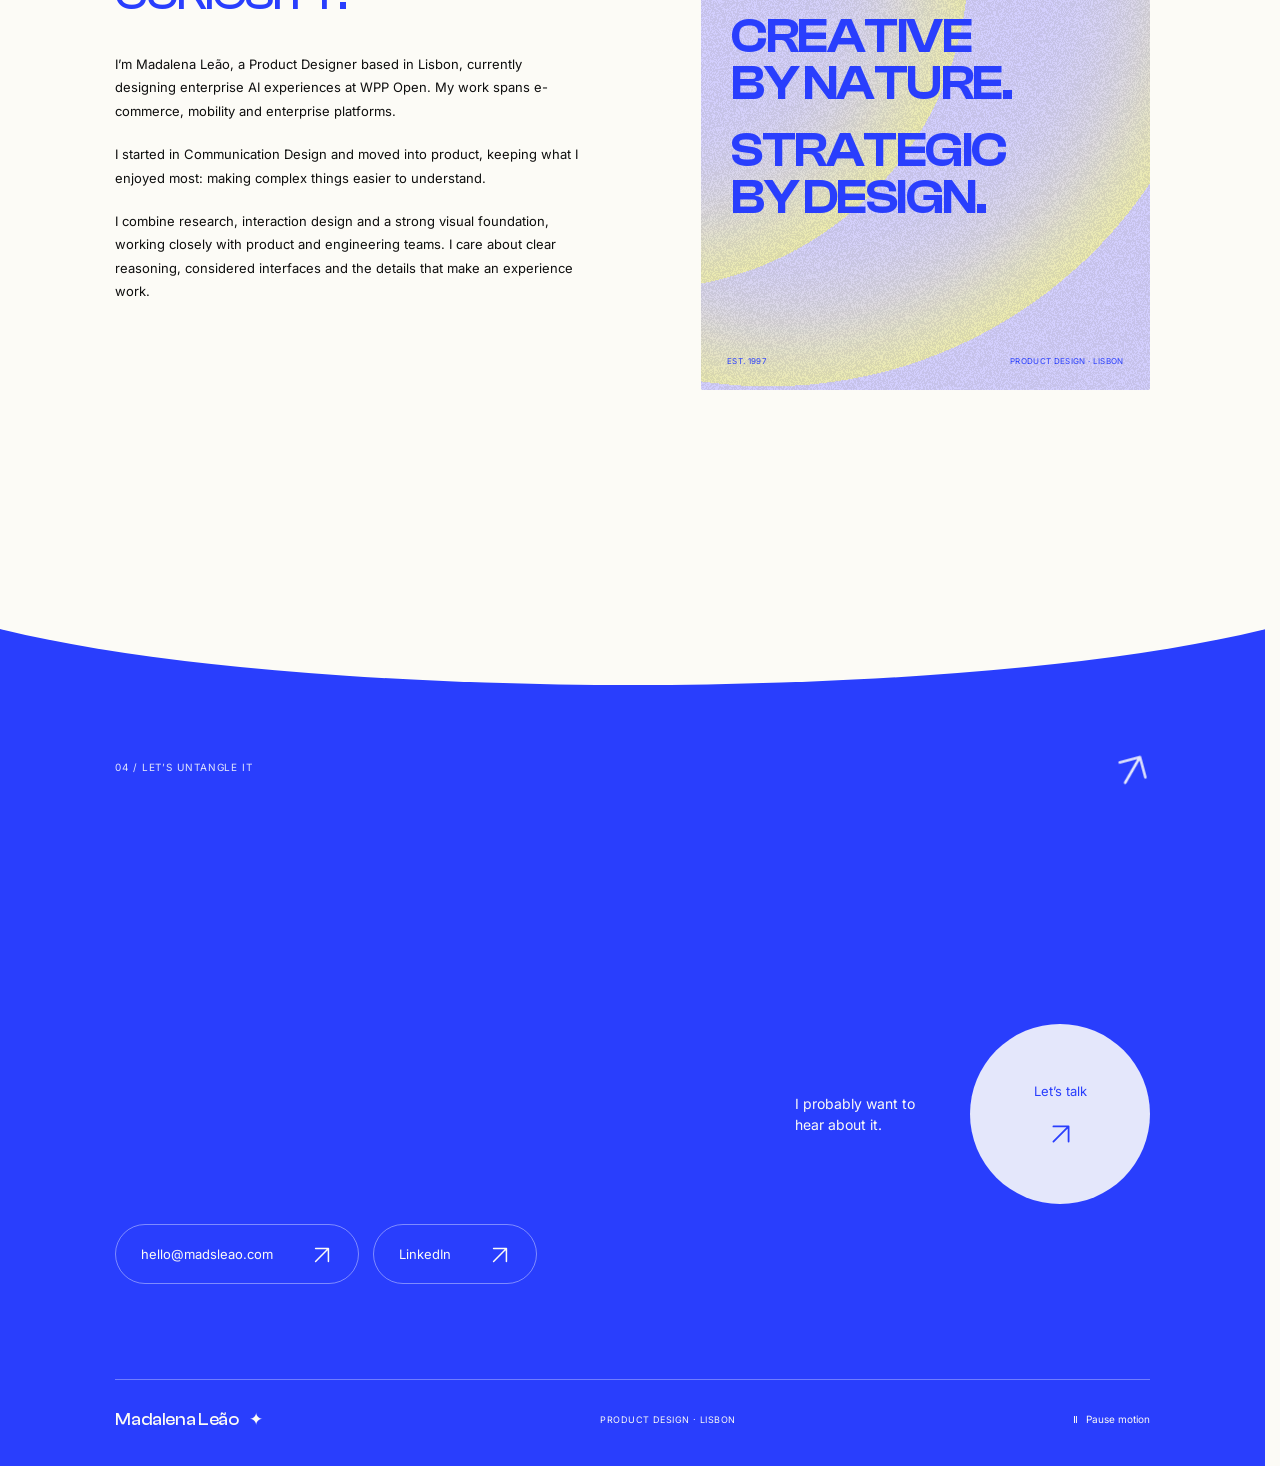
==== commit 95a43779: "Soften hero hover and add gentle pointer lag" ====
--- a/index.html
+++ b/index.html
@@ -26,8 +26,8 @@
       type="font/woff2"
       crossorigin
     />
-    <link rel="stylesheet" href="./styles.css?v=hero-yellow-1" />
-    <script src="./app.js?v=hero-yellow-1" defer></script>
+    <link rel="stylesheet" href="./styles.css?v=hero-yellow-2" />
+    <script src="./app.js?v=hero-yellow-2" defer></script>
   </head>
   <body>
     <a class="skip-link" href="#main">Skip to content</a>
--- a/styles.css
+++ b/styles.css
@@ -21,7 +21,7 @@
   --light: #e4e7fb;
   --cream: #fcfbf6;
   --ink: #0e0e0e;
-  --hover-yellow: #e5e2a8;
+  --hover-yellow: #c2b47c;
   --line: rgba(14, 14, 14, 0.18);
   --ease: cubic-bezier(0.22, 1, 0.36, 1);
   color-scheme: light;
@@ -310,7 +310,7 @@
     ellipse clamp(100px, 10vw, 180px) clamp(75px, 7vw, 125px)
       at var(--ink-x, -500px) var(--ink-y, -500px),
     var(--hover-yellow) 0%,
-    var(--hover-yellow) 24%,
+    var(--hover-yellow) 8%,
     transparent 100%
   );
   -webkit-background-clip: text;
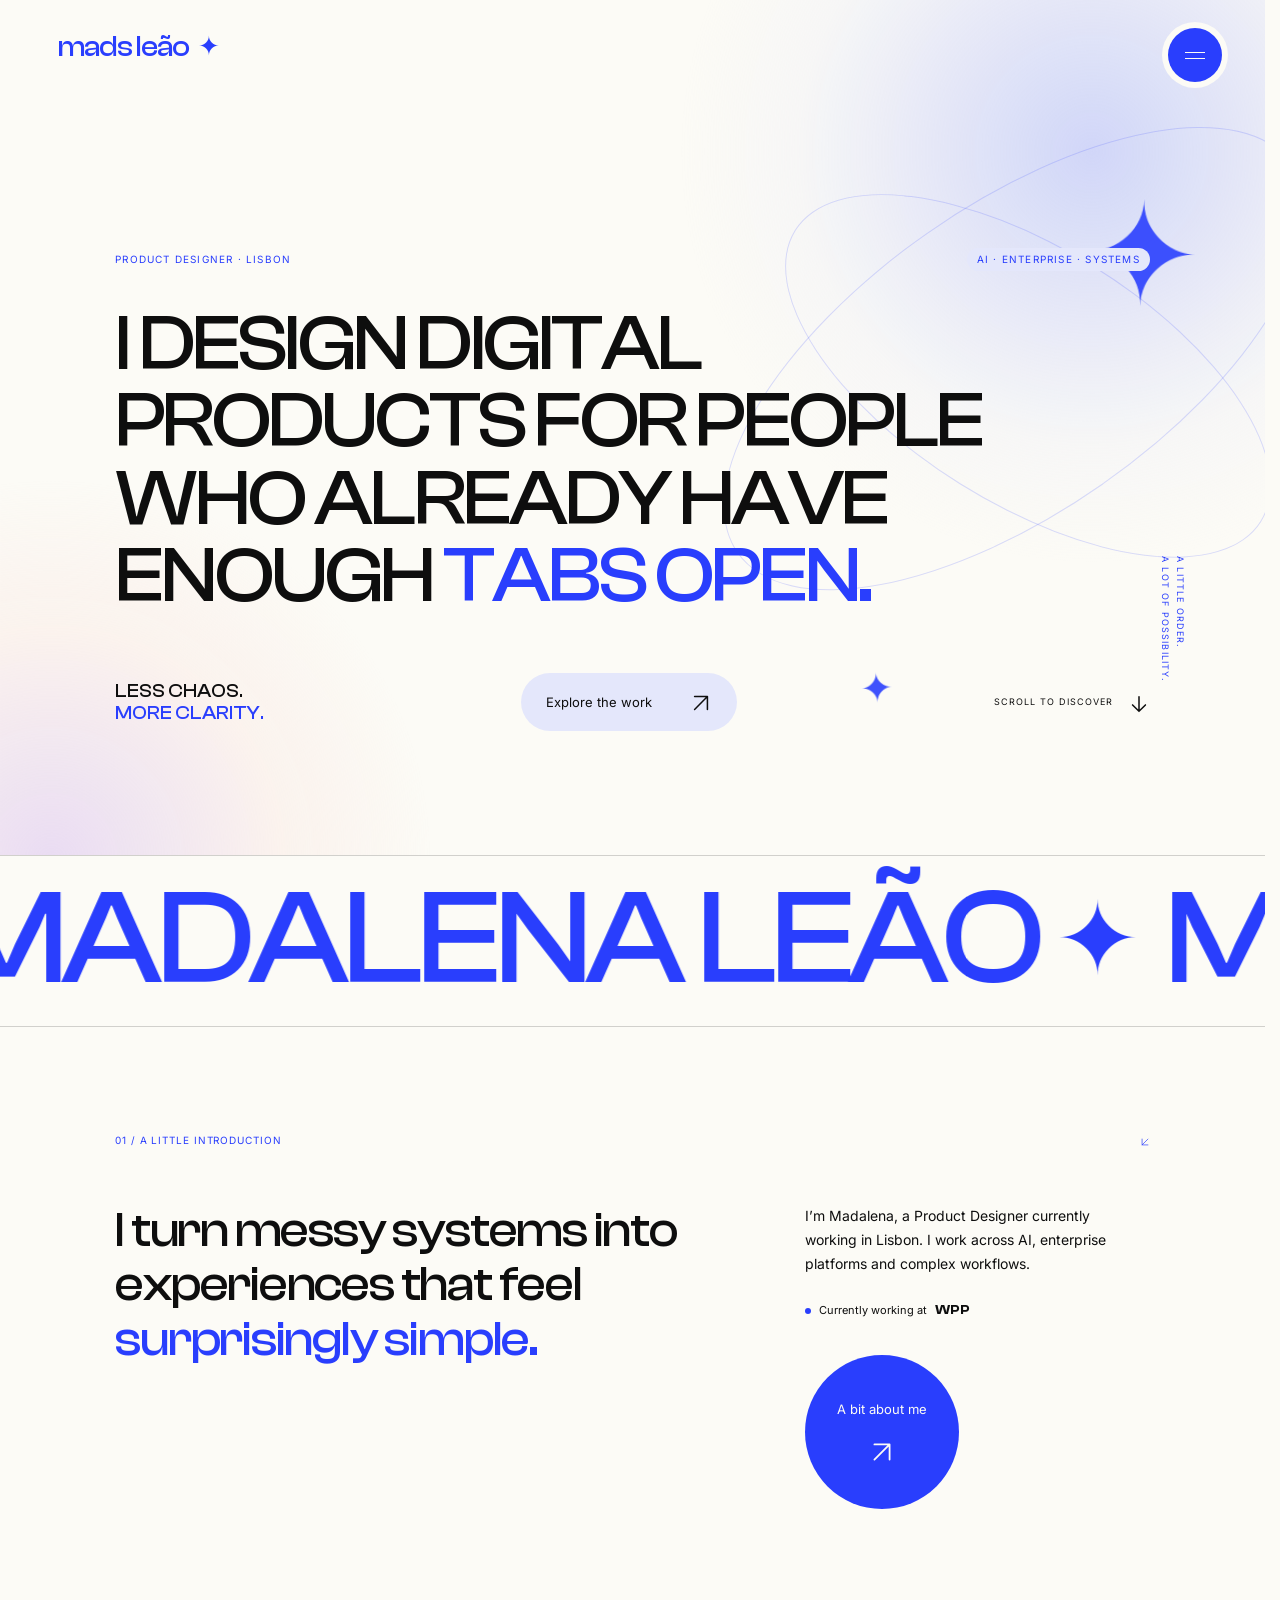
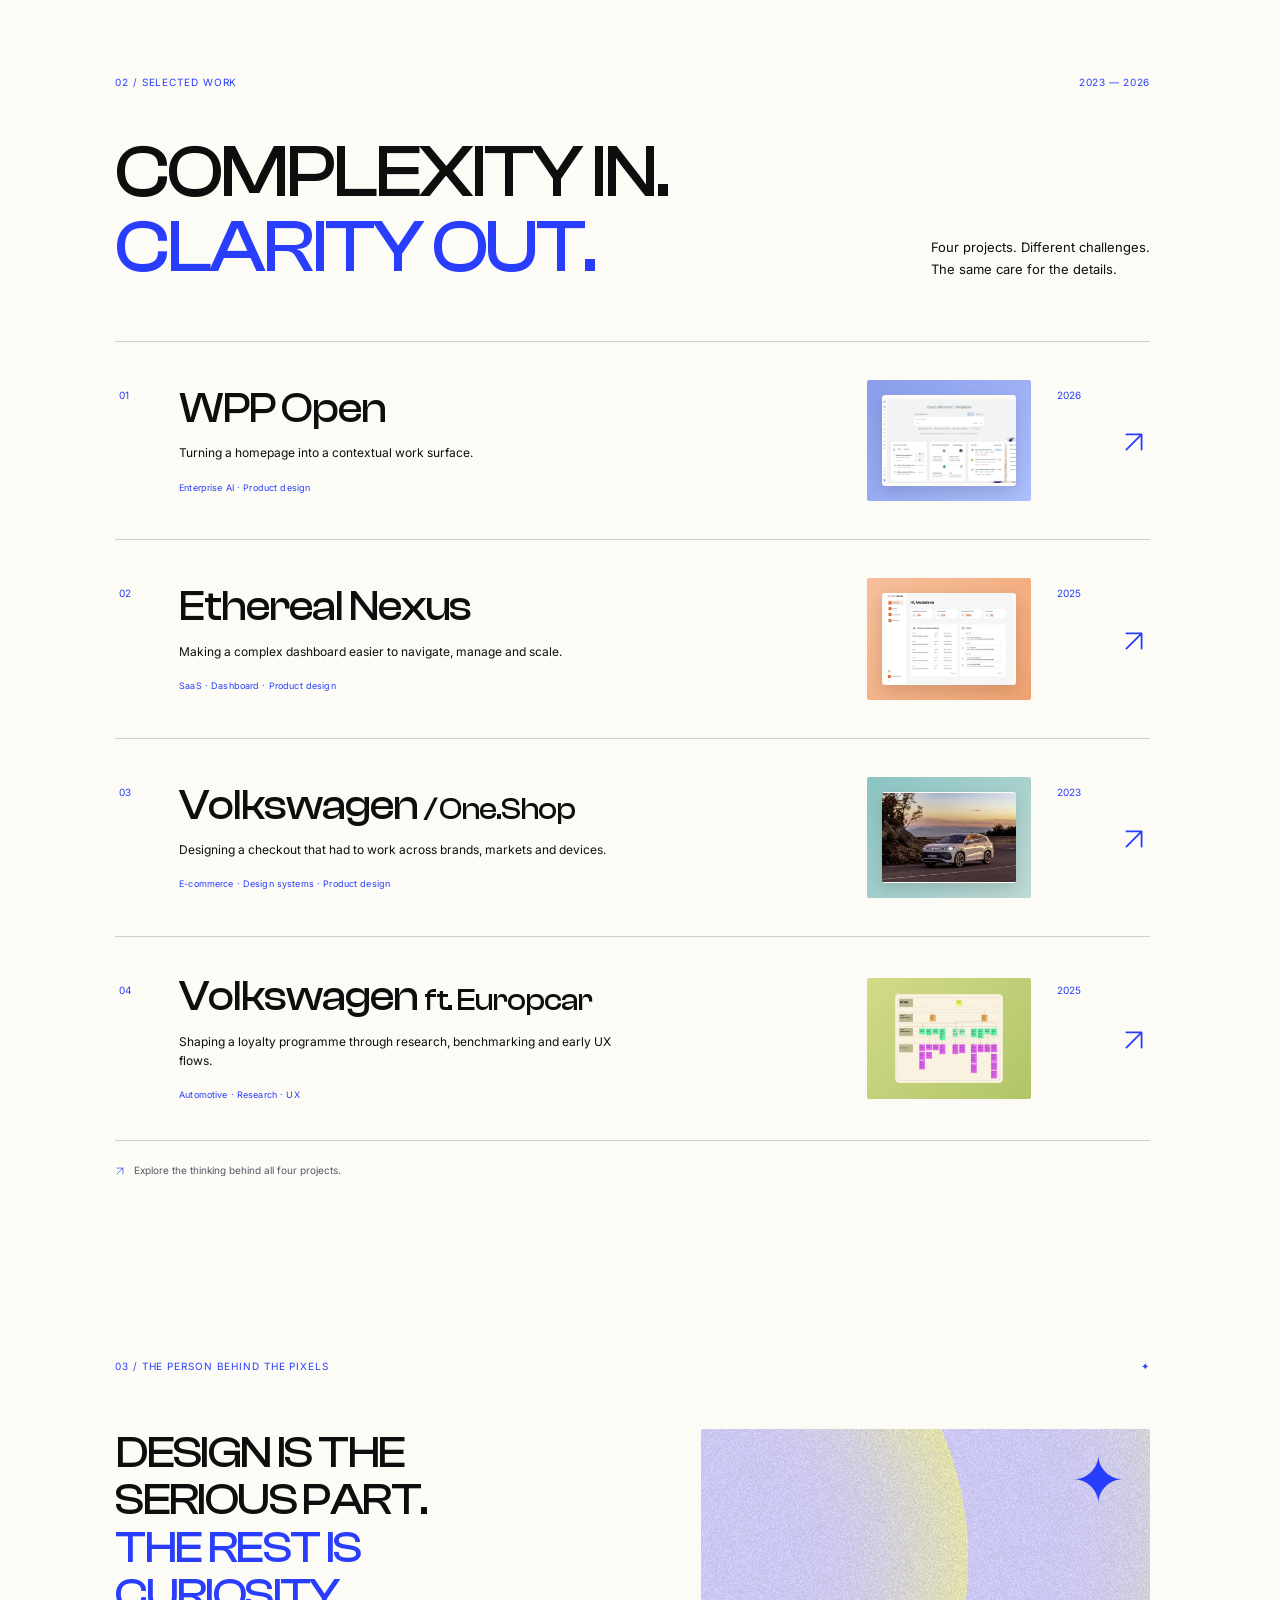
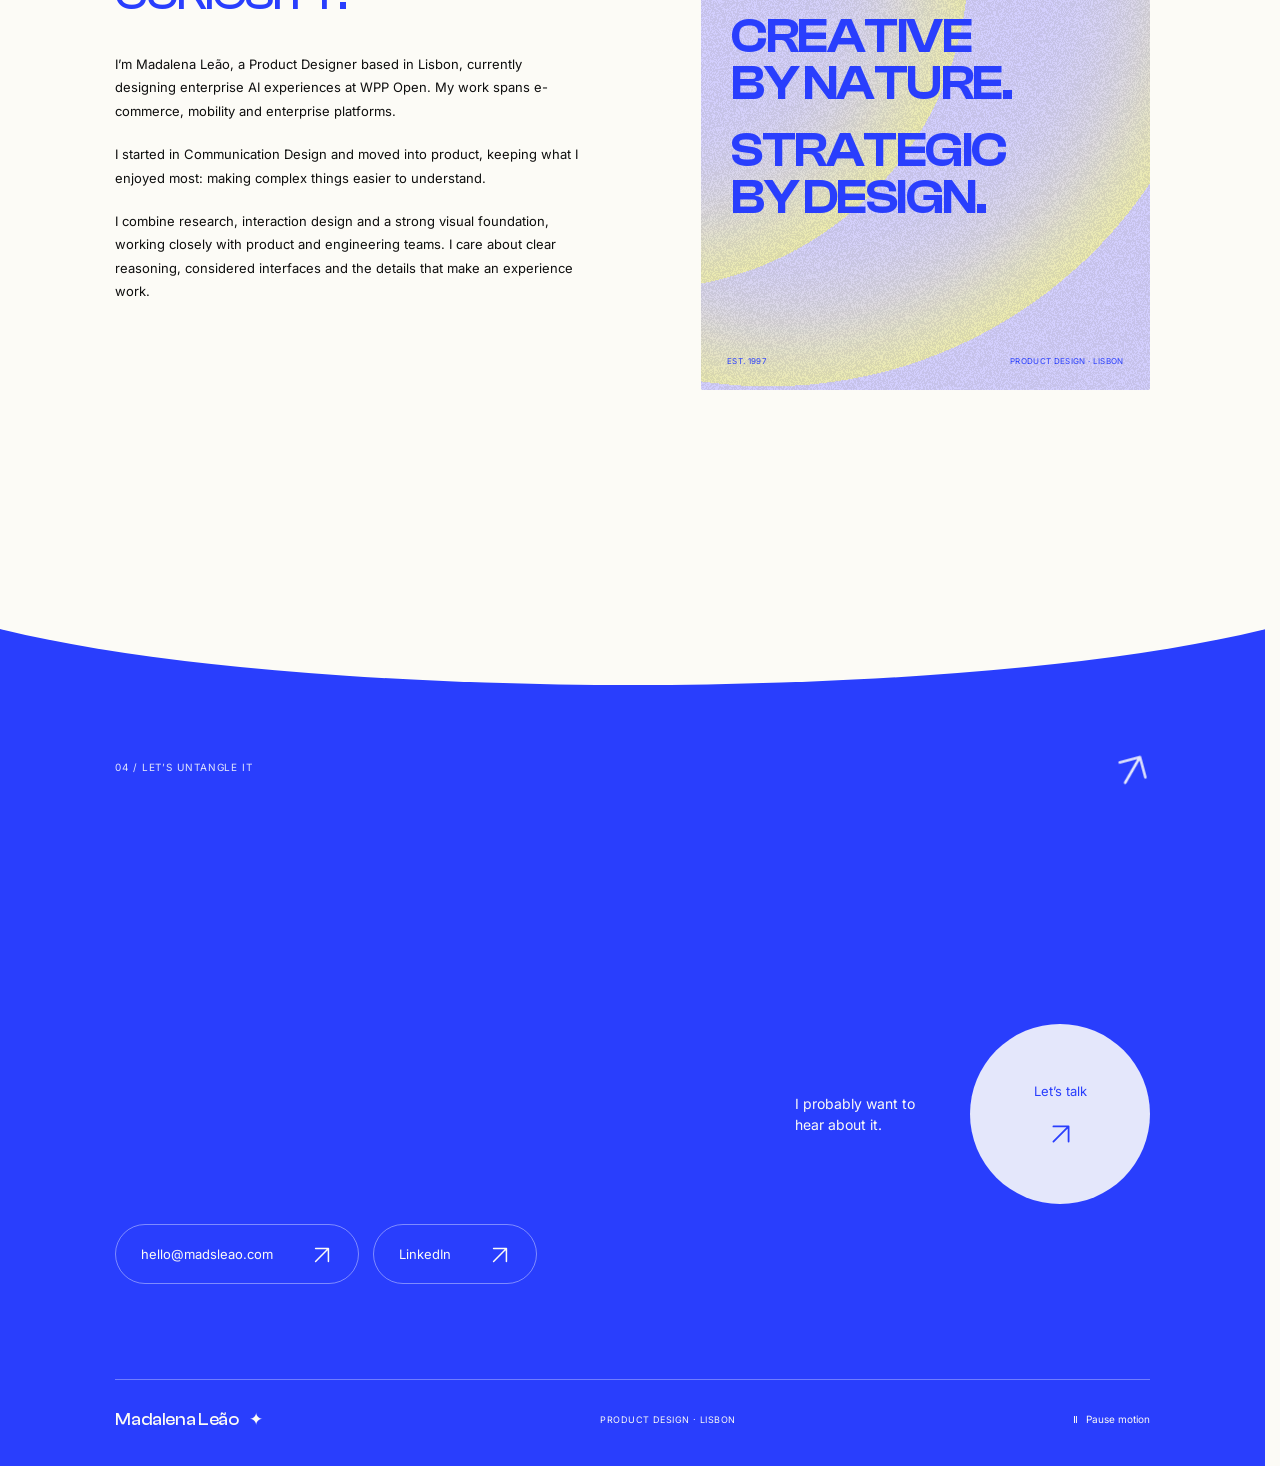
==== commit 9522a32b: "Use muted lavender hero hover with more cursor lag" ====
--- a/index.html
+++ b/index.html
@@ -26,8 +26,8 @@
       type="font/woff2"
       crossorigin
     />
-    <link rel="stylesheet" href="./styles.css?v=hero-yellow-2" />
-    <script src="./app.js?v=hero-yellow-2" defer></script>
+    <link rel="stylesheet" href="./styles.css?v=hero-hover-3" />
+    <script src="./app.js?v=hero-hover-3" defer></script>
   </head>
   <body>
     <a class="skip-link" href="#main">Skip to content</a>
--- a/styles.css
+++ b/styles.css
@@ -21,7 +21,7 @@
   --light: #e4e7fb;
   --cream: #fcfbf6;
   --ink: #0e0e0e;
-  --hover-yellow: #c2b47c;
+  --hover-tint: #9c90bd;
   --line: rgba(14, 14, 14, 0.18);
   --ease: cubic-bezier(0.22, 1, 0.36, 1);
   color-scheme: light;
@@ -309,8 +309,8 @@
   background: radial-gradient(
     ellipse clamp(100px, 10vw, 180px) clamp(75px, 7vw, 125px)
       at var(--ink-x, -500px) var(--ink-y, -500px),
-    var(--hover-yellow) 0%,
-    var(--hover-yellow) 8%,
+    var(--hover-tint) 0%,
+    var(--hover-tint) 8%,
     transparent 100%
   );
   -webkit-background-clip: text;
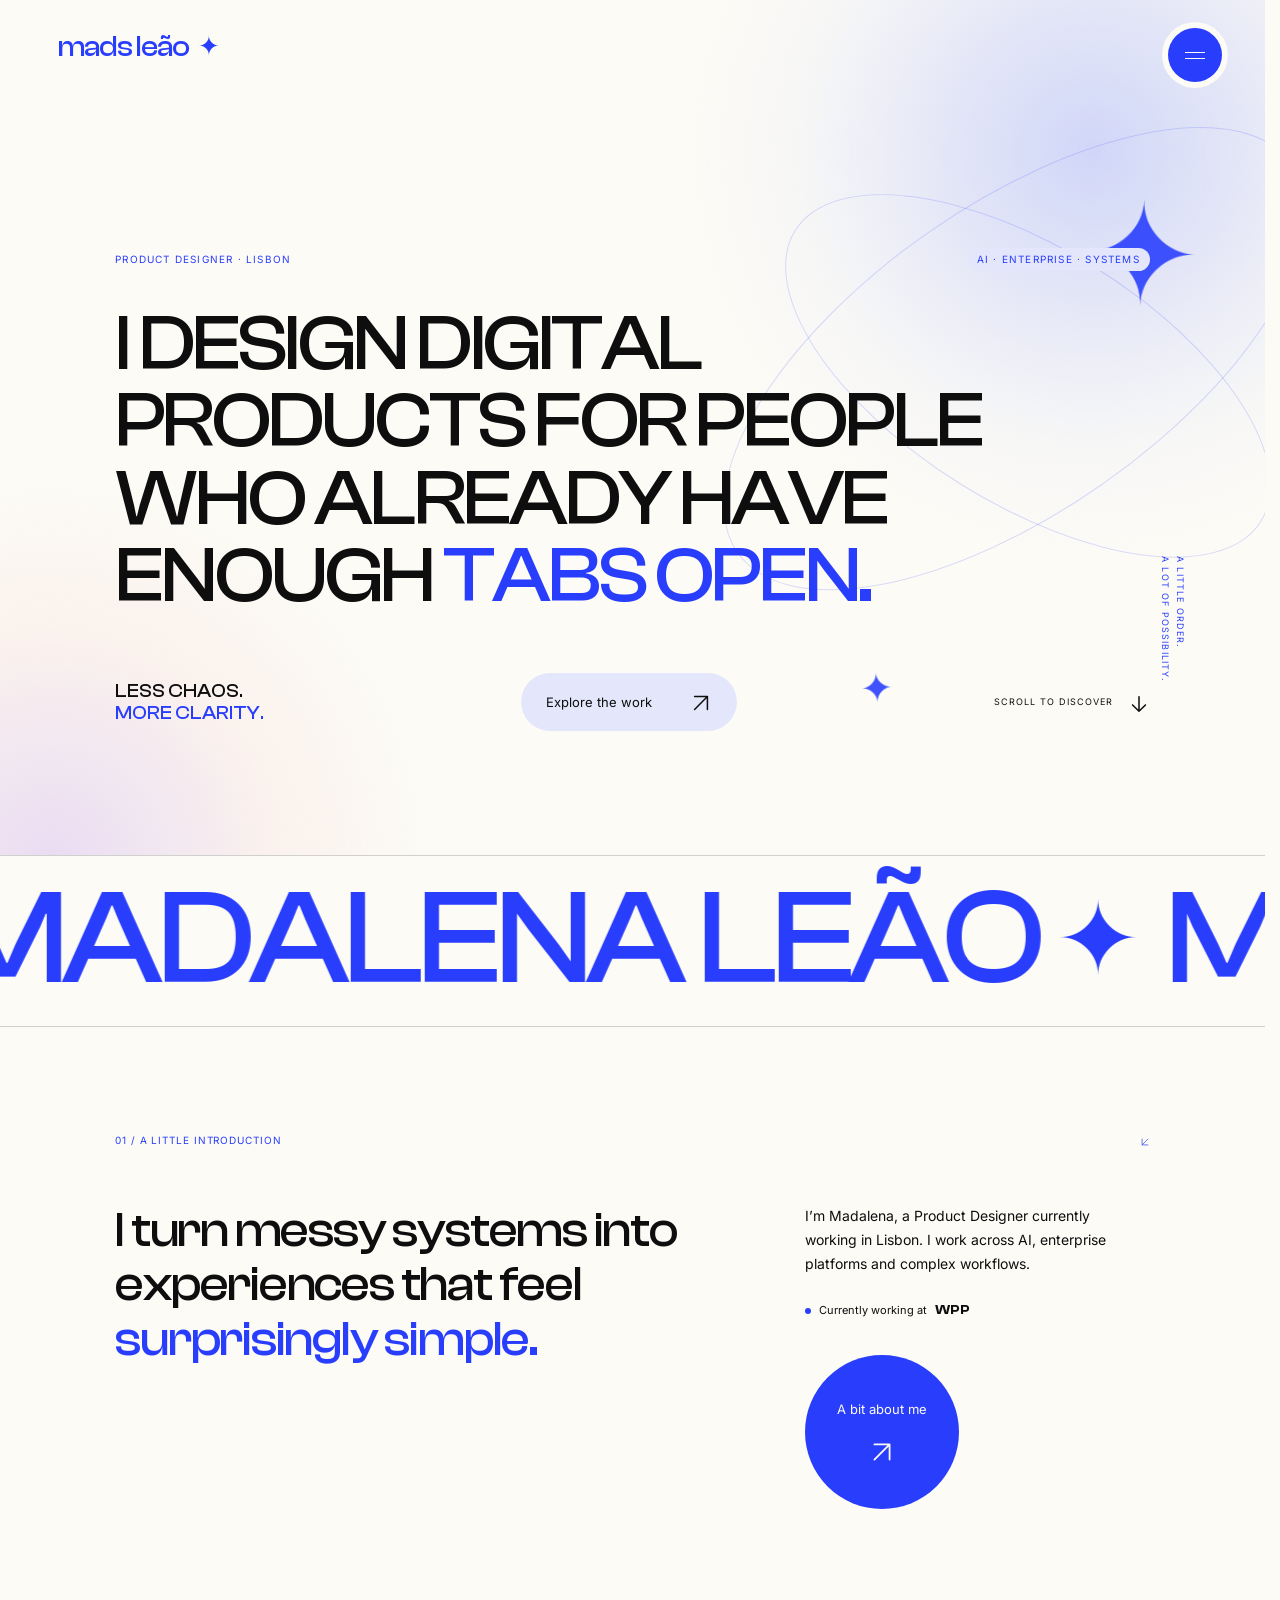
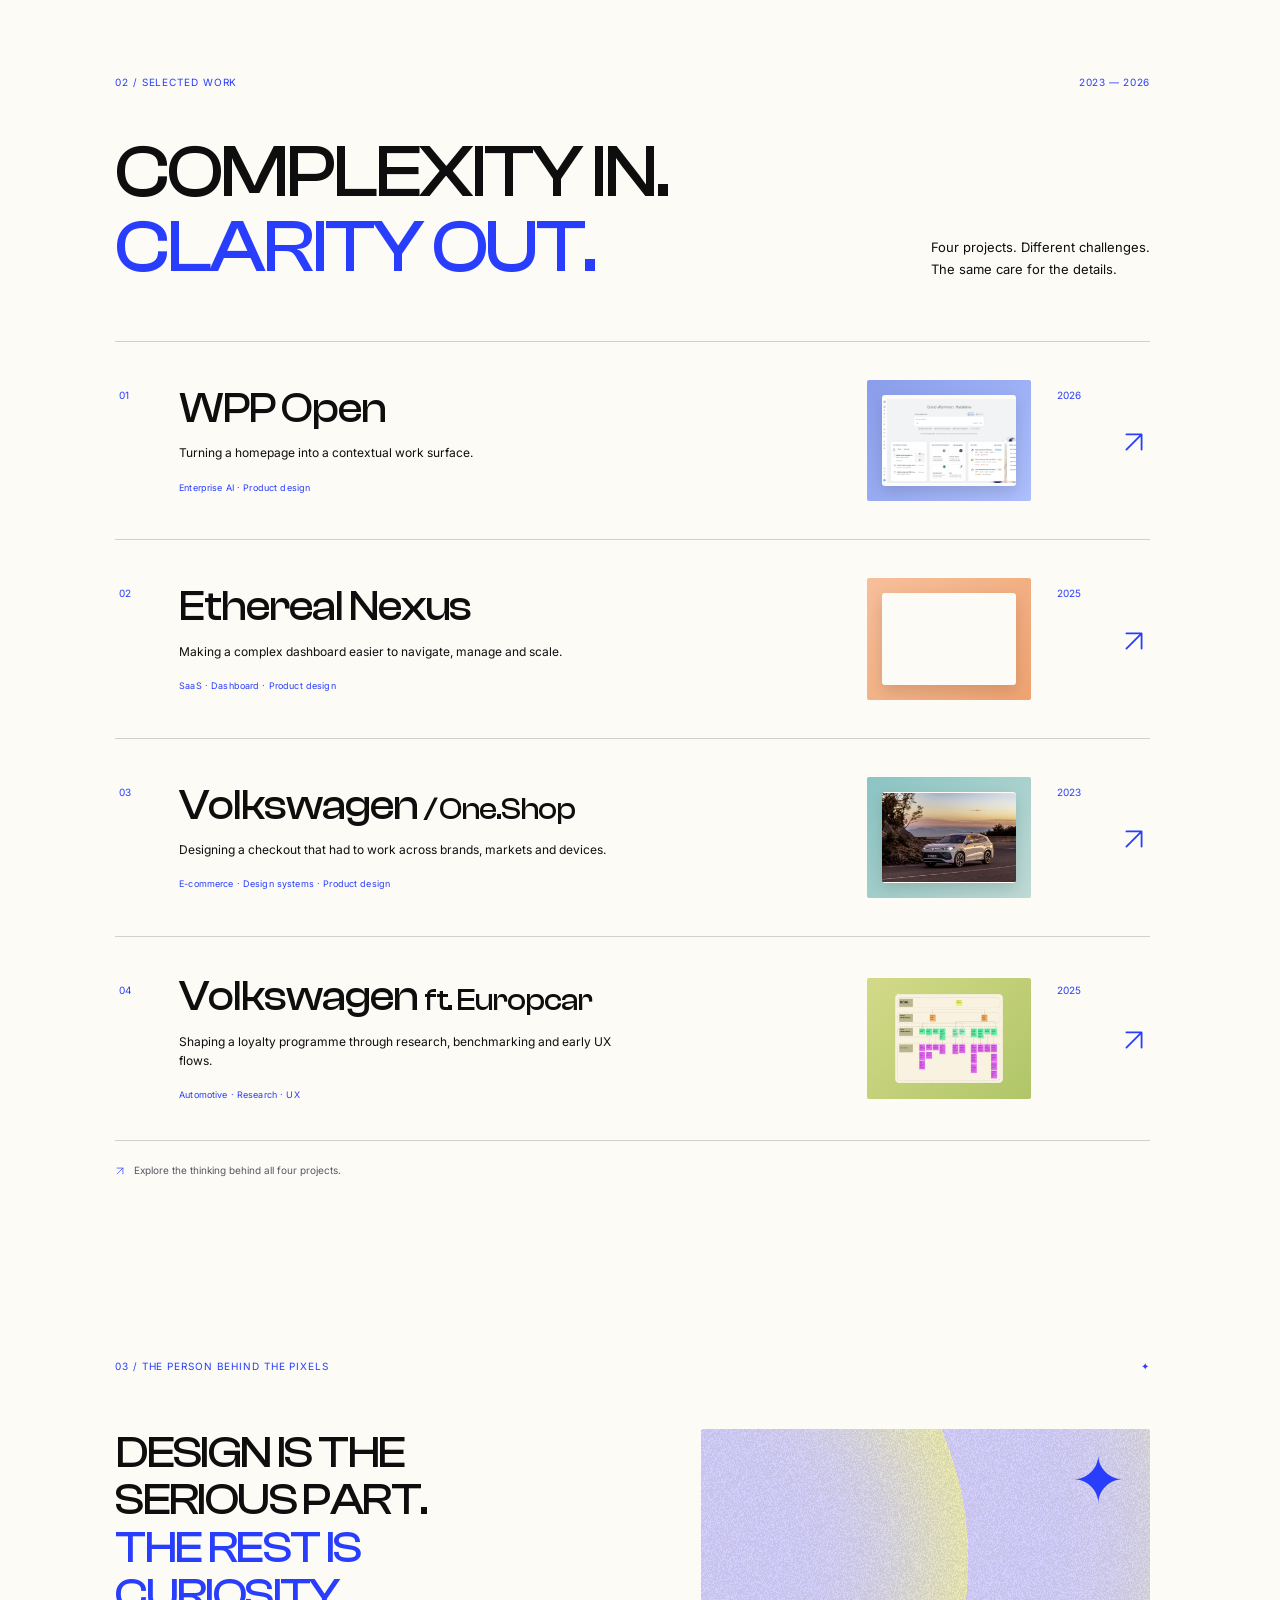
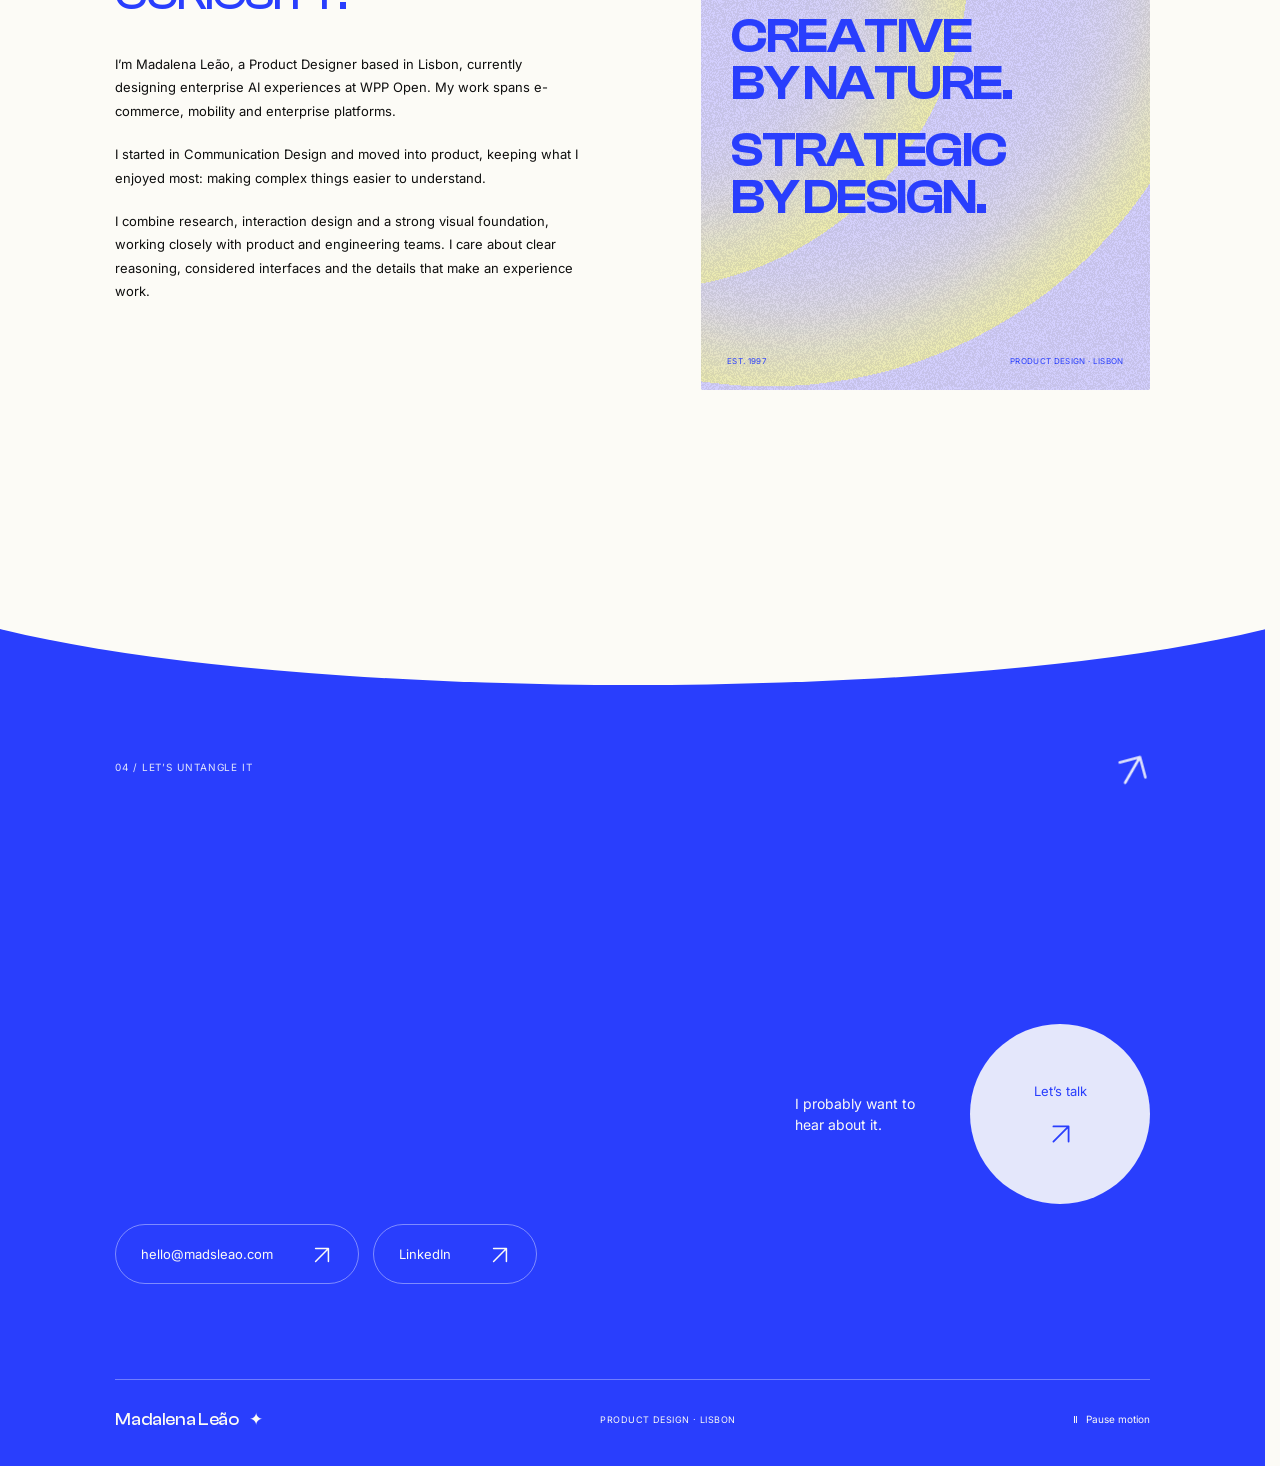
==== commit 61d3fb36: "Match hero hover to the cooler reference tint" ====
--- a/index.html
+++ b/index.html
@@ -26,8 +26,8 @@
       type="font/woff2"
       crossorigin
     />
-    <link rel="stylesheet" href="./styles.css?v=hero-hover-3" />
-    <script src="./app.js?v=hero-hover-3" defer></script>
+    <link rel="stylesheet" href="./styles.css?v=hero-hover-4" />
+    <script src="./app.js?v=hero-hover-4" defer></script>
   </head>
   <body>
     <a class="skip-link" href="#main">Skip to content</a>
--- a/styles.css
+++ b/styles.css
@@ -21,7 +21,7 @@
   --light: #e4e7fb;
   --cream: #fcfbf6;
   --ink: #0e0e0e;
-  --hover-tint: #9c90bd;
+  --hover-tint: #d8ddf8;
   --line: rgba(14, 14, 14, 0.18);
   --ease: cubic-bezier(0.22, 1, 0.36, 1);
   color-scheme: light;
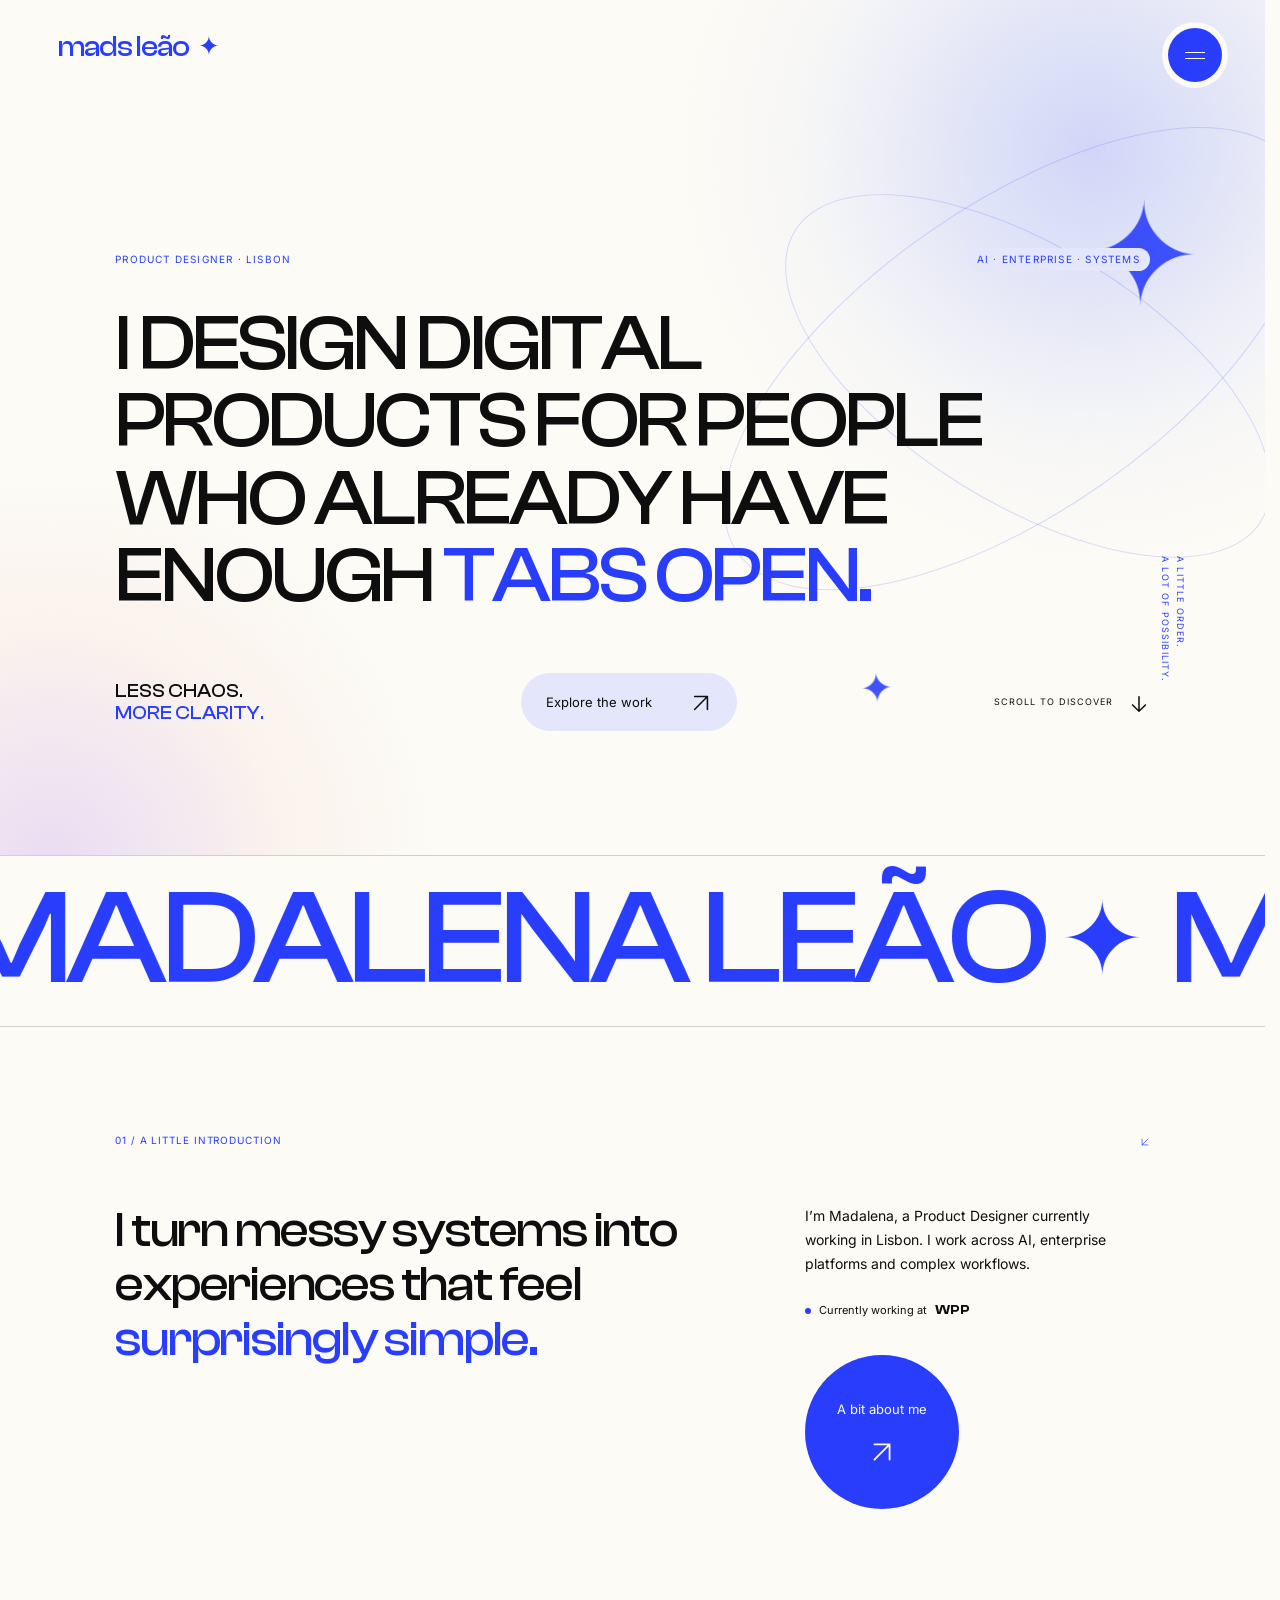
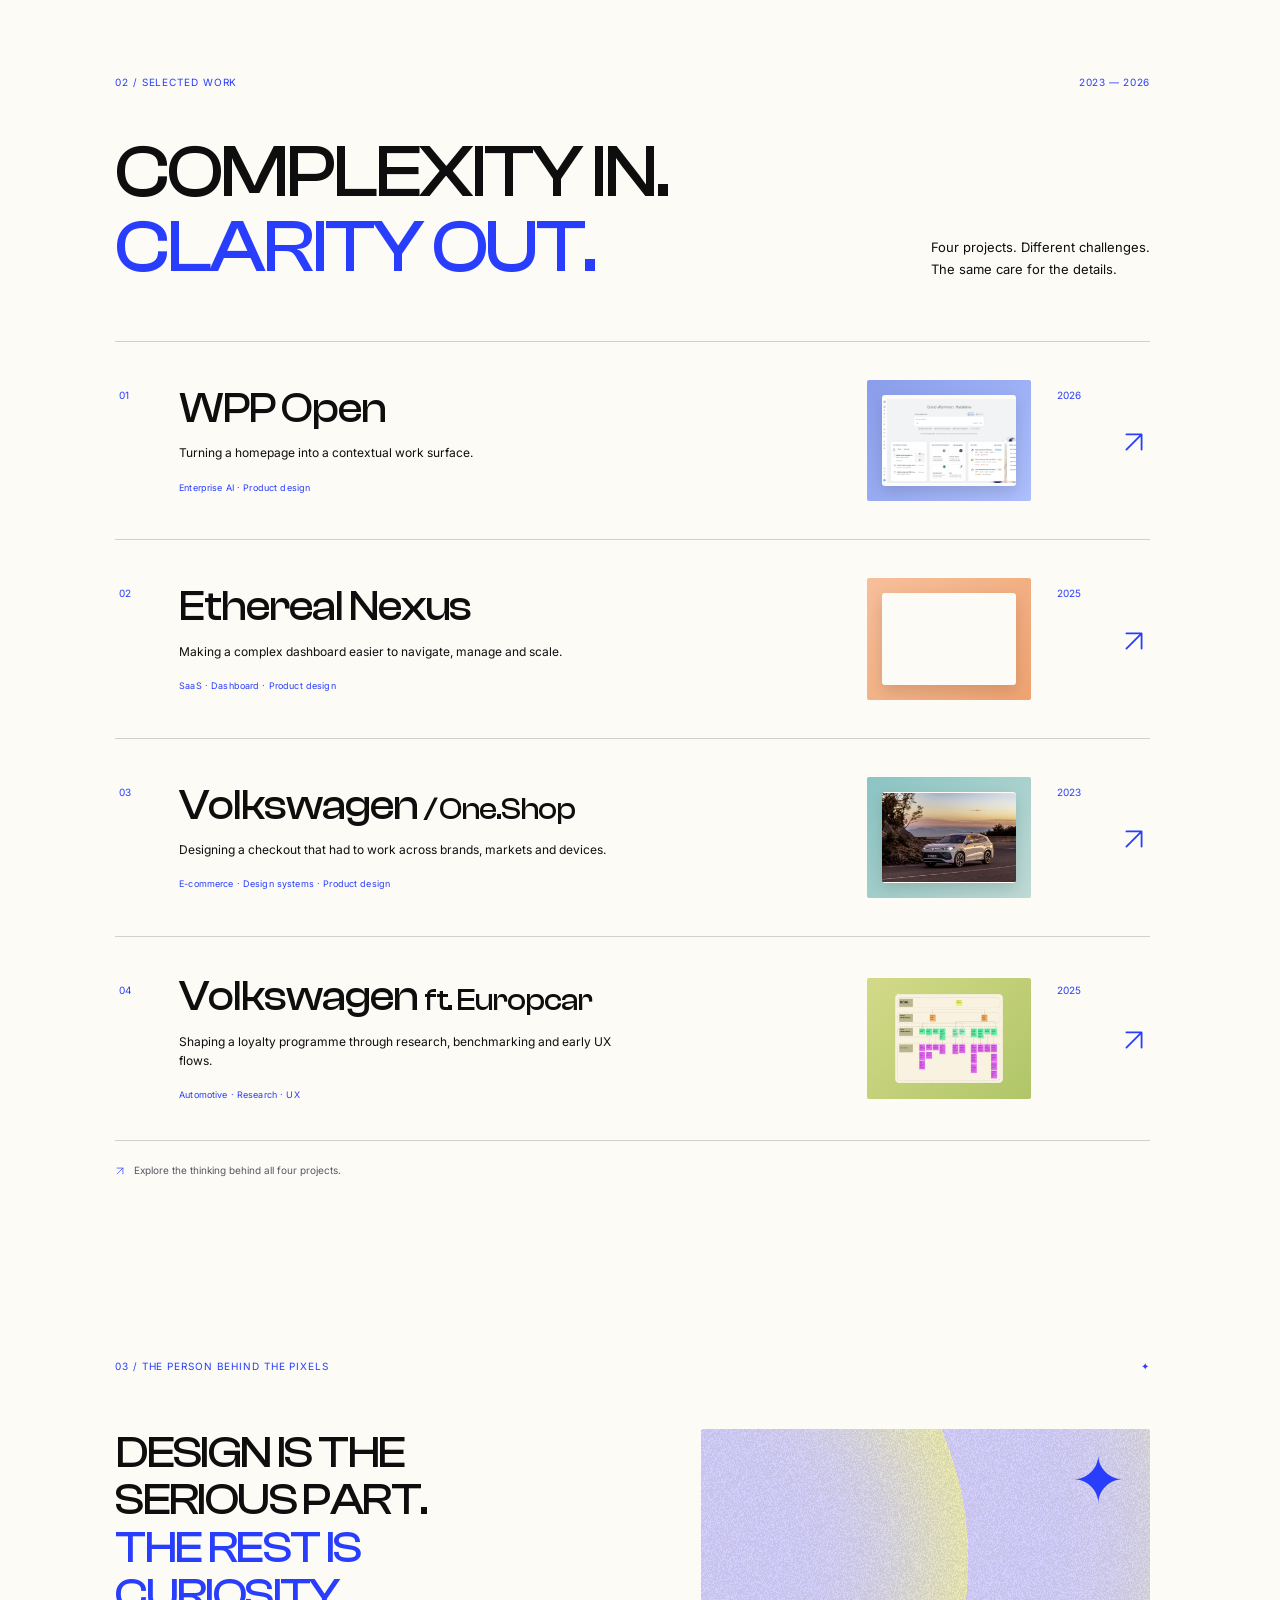
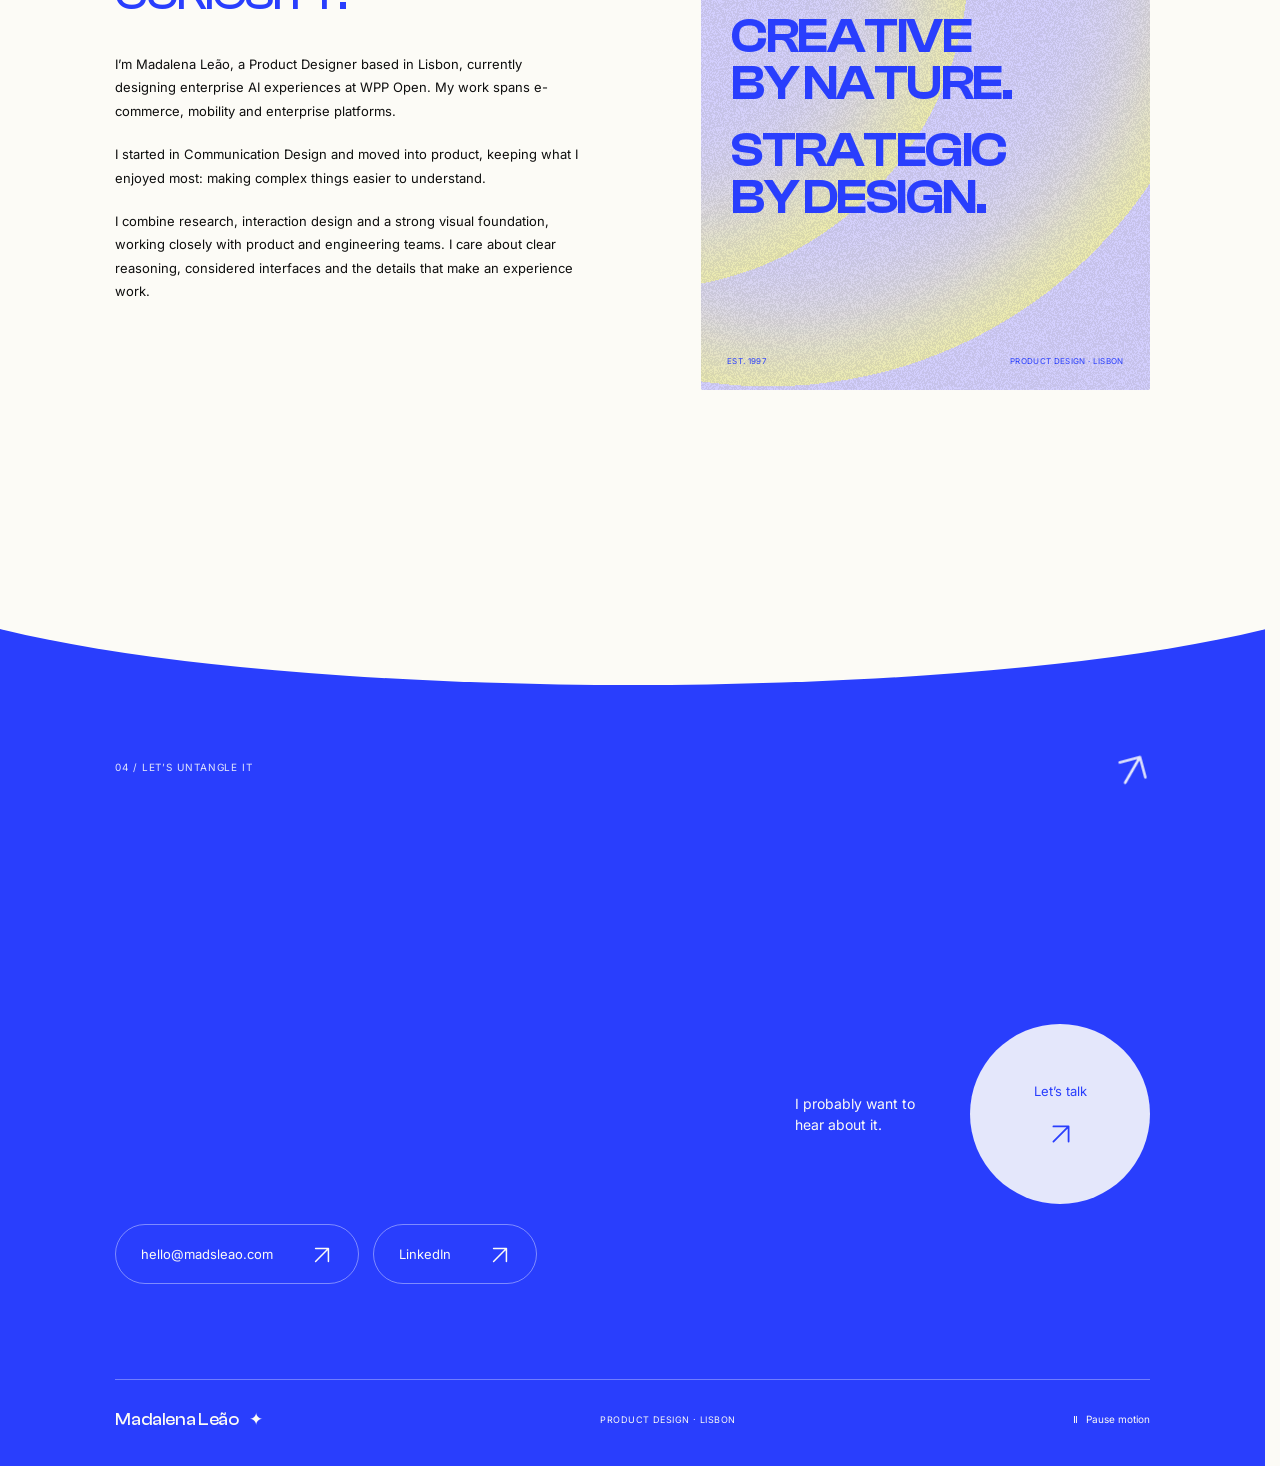
==== commit fb1dee27: "Publish branded PNG and ICO favicons for search" ====
--- a/index.html
+++ b/index.html
@@ -11,7 +11,9 @@
     <meta name="robots" content="index, follow" />
     <link rel="canonical" href="https://madsleao.com/" />
     <title>Madalena Leão — Product Designer</title>
-    <link rel="icon" href="./assets/favicon.svg" />
+    <link rel="icon" type="image/png" sizes="96x96" href="./assets/favicon.png" />
+    <link rel="shortcut icon" href="./favicon.ico" />
+    <link rel="apple-touch-icon" sizes="180x180" href="./assets/apple-touch-icon.png" />
     <link
       rel="preload"
       href="./assets/clash-display-medium.woff2"
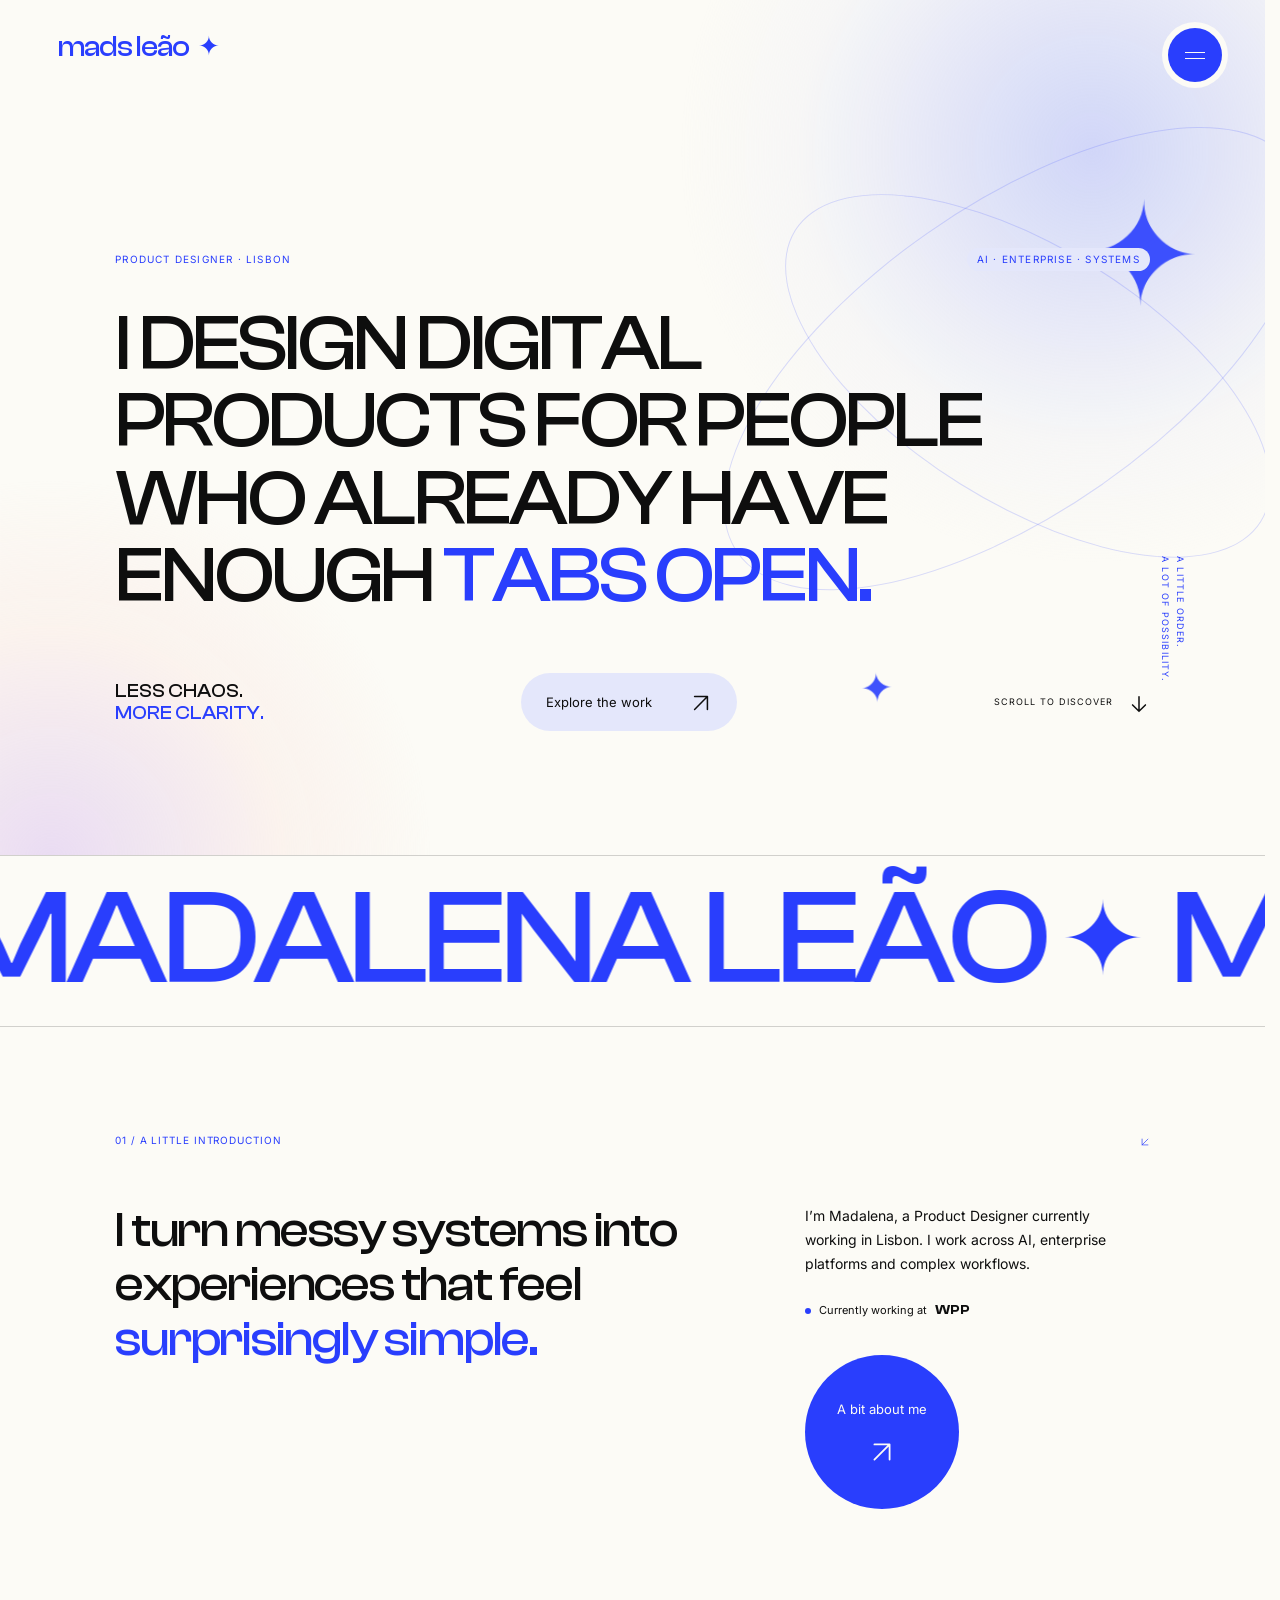
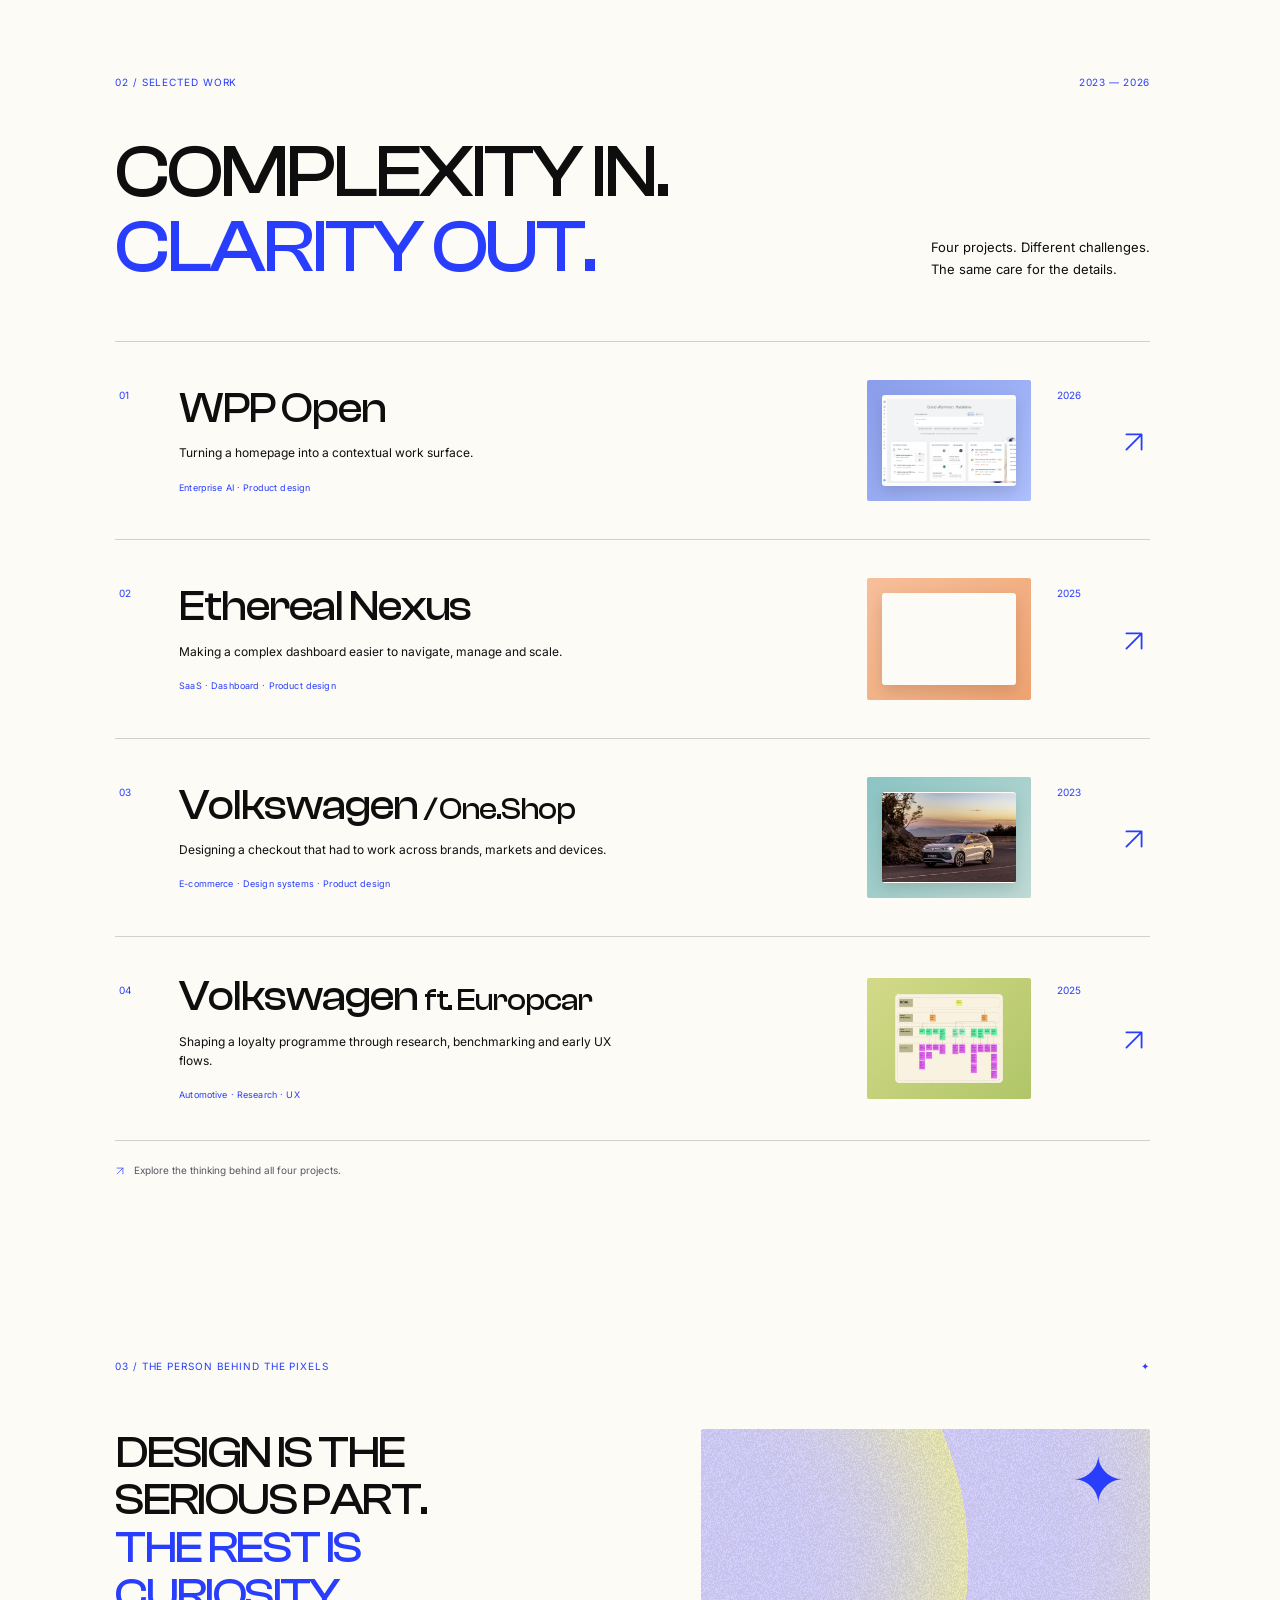
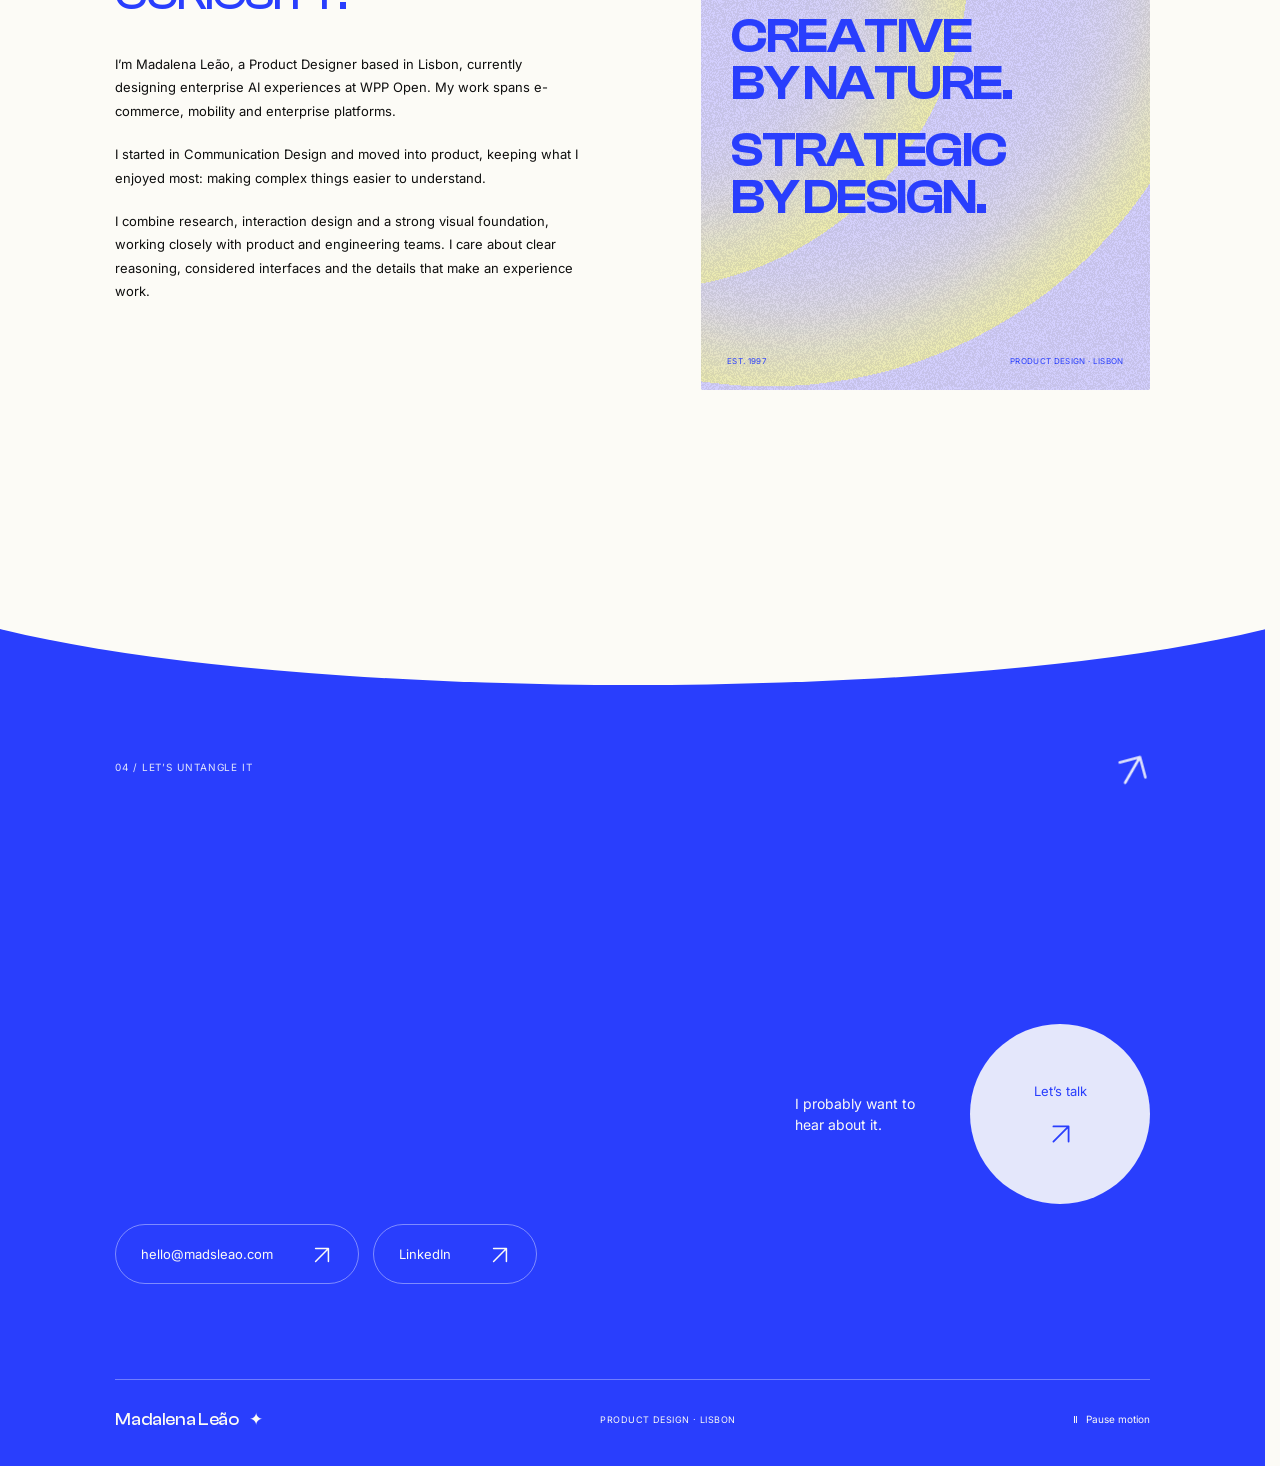
==== commit a044db54: "Add reel-inspired arrival sequence and reverse menu curvature" ====
--- a/index.html
+++ b/index.html
@@ -28,10 +28,38 @@
       type="font/woff2"
       crossorigin
     />
-    <link rel="stylesheet" href="./styles.css?v=hero-hover-4" />
-    <script src="./app.js?v=hero-hover-4" defer></script>
+    <script>
+      (() => {
+        try {
+          const type = performance.getEntriesByType("navigation")[0]?.type;
+          const base = new URL("./", location.href);
+          const fromPortfolio = document.referrer && new URL(document.referrer).origin === location.origin && new URL(document.referrer).pathname.startsWith(base.pathname);
+          const seen = sessionStorage.getItem("mads-arrival-seen") === "true";
+          const paused = sessionStorage.getItem("mads-motion-paused") === "true";
+          const atSection = location.hash && location.hash !== "#top";
+          if (!matchMedia("(prefers-reduced-motion: reduce)").matches && !paused && !atSection && type !== "back_forward" && (type === "reload" || (!seen && !fromPortfolio)))
+            document.documentElement.classList.add("intro-pending");
+        } catch { /* Keep the page immediately readable when storage is unavailable. */ }
+      })();
+    </script>
+    <link rel="stylesheet" href="./arrival.css?v=arrival-1" />
+    <script src="./arrival.js?v=arrival-1" defer></script>
+    <link rel="stylesheet" href="./styles.css?v=motion-arrival-1" />
+    <script src="./app.js?v=motion-arrival-1" defer></script>
   </head>
   <body>
+    <div class="arrival" aria-hidden="true" inert>
+      <div class="arrival-blue"></div>
+      <div class="arrival-center">
+        <canvas width="360" height="180"></canvas>
+        <div class="arrival-copy">
+          <span>It starts<br />with an idea.</span>
+          <span>Made to<br />feel simple.</span>
+          <span class="arrival-name">mads leão</span>
+        </div>
+      </div>
+      <span class="arrival-credit">MADALENA LEÃO · PRODUCT DESIGN</span>
+    </div>
     <a class="skip-link" href="#main">Skip to content</a>
     <header class="header">
       <a class="wordmark" href="#top" aria-label="Madalena Leão, home"
--- a/arrival.css
+++ b/arrival.css
@@ -0,0 +1,84 @@
+.arrival {
+  display: none;
+  position: fixed;
+  z-index: 60;
+  inset: 0;
+  background: var(--cream);
+  color: var(--blue);
+  pointer-events: none;
+  isolation: isolate;
+}
+.intro-pending .arrival {
+  display: grid;
+  place-items: center;
+  animation: arrival-failsafe 4s step-end forwards;
+}
+.arrival-blue {
+  position: absolute;
+  inset: 0;
+  z-index: -1;
+  background: var(--blue);
+  opacity: 0;
+}
+.arrival-center {
+  display: grid;
+  justify-items: center;
+  gap: 22px;
+  width: min(90vw, 420px);
+  margin-top: -5vh;
+}
+.arrival canvas {
+  display: block;
+  width: min(80vw, 360px);
+  height: auto;
+  aspect-ratio: 2;
+}
+.arrival-copy {
+  display: grid;
+  text-align: center;
+  font: 500 clamp(29px, 3.5vw, 42px)/1.04 Clash, Arial, sans-serif;
+  letter-spacing: -0.045em;
+  height: 2.1em;
+  color: var(--ink);
+}
+.arrival-copy > span {
+  grid-area: 1 / 1;
+}
+.arrival-copy > span:not(:first-child) {
+  opacity: 0;
+}
+.arrival-name {
+  font-size: 1.17em;
+  align-self: center;
+  color: var(--cream);
+}
+.arrival-credit {
+  position: absolute;
+  bottom: max(34px, env(safe-area-inset-bottom));
+  left: 0;
+  right: 0;
+  text-align: center;
+  font: 400 9px/1.4 Inter, Arial, sans-serif;
+  letter-spacing: 0.12em;
+}
+.arrival.is-leaving {
+  transform: translate3d(0, -120%, 0);
+  transition: transform 0.7s cubic-bezier(0.76, 0, 0.24, 1);
+}
+.arrival.is-leaving::after {
+  content: "";
+  position: absolute;
+  inset: calc(100% - 1px) -10% auto;
+  height: 16vh;
+  background: var(--blue);
+  border-radius: 0 0 50% 50% / 0 0 100% 100%;
+}
+@keyframes arrival-failsafe {
+  to { visibility: hidden; }
+}
+@media (prefers-reduced-motion: reduce) {
+  .intro-pending .arrival { display: none; }
+}
+@media print {
+  .arrival { display: none !important; }
+}
--- a/styles.css
+++ b/styles.css
@@ -997,6 +997,10 @@
 dialog.is-open .menu-panel::before {
   transform: scaleX(0);
 }
+dialog.is-closing .menu-panel::before {
+  visibility: hidden;
+  transition: none;
+}
 .menu-close {
   position: fixed;
   z-index: 5;
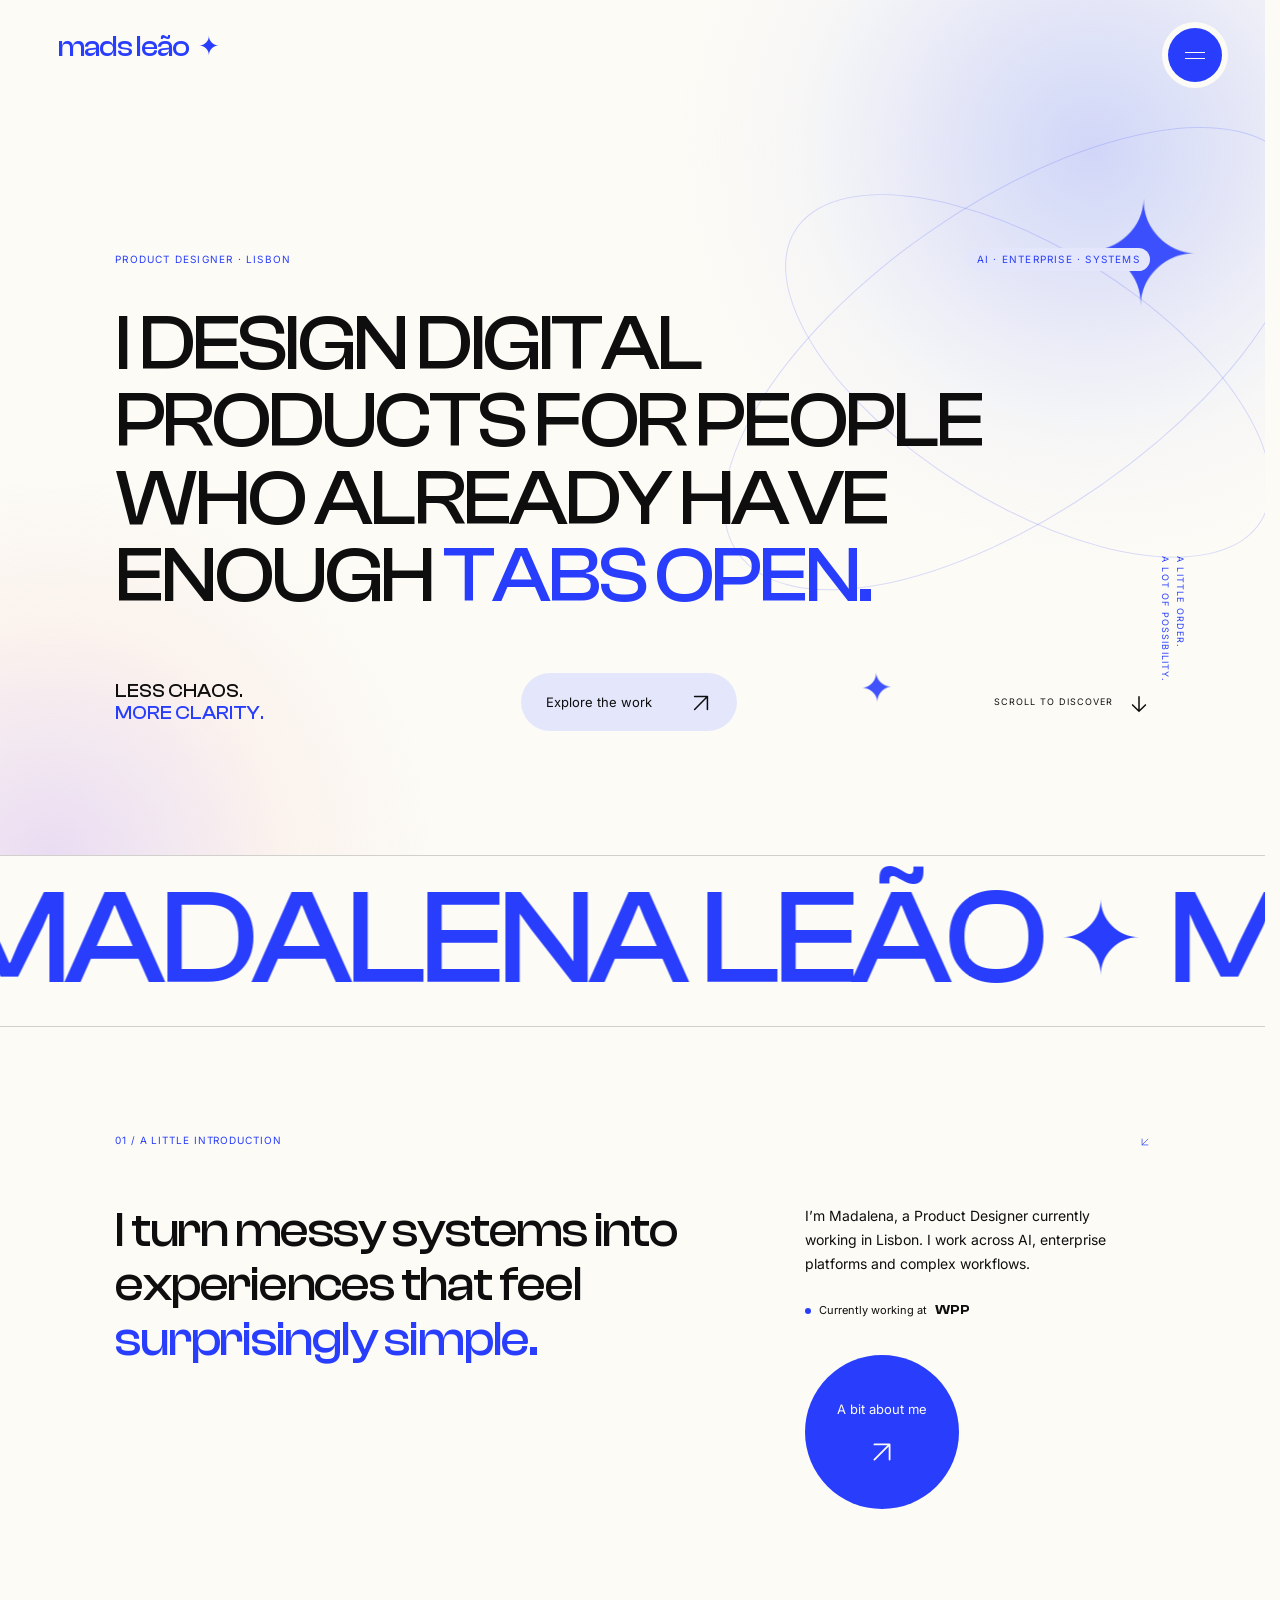
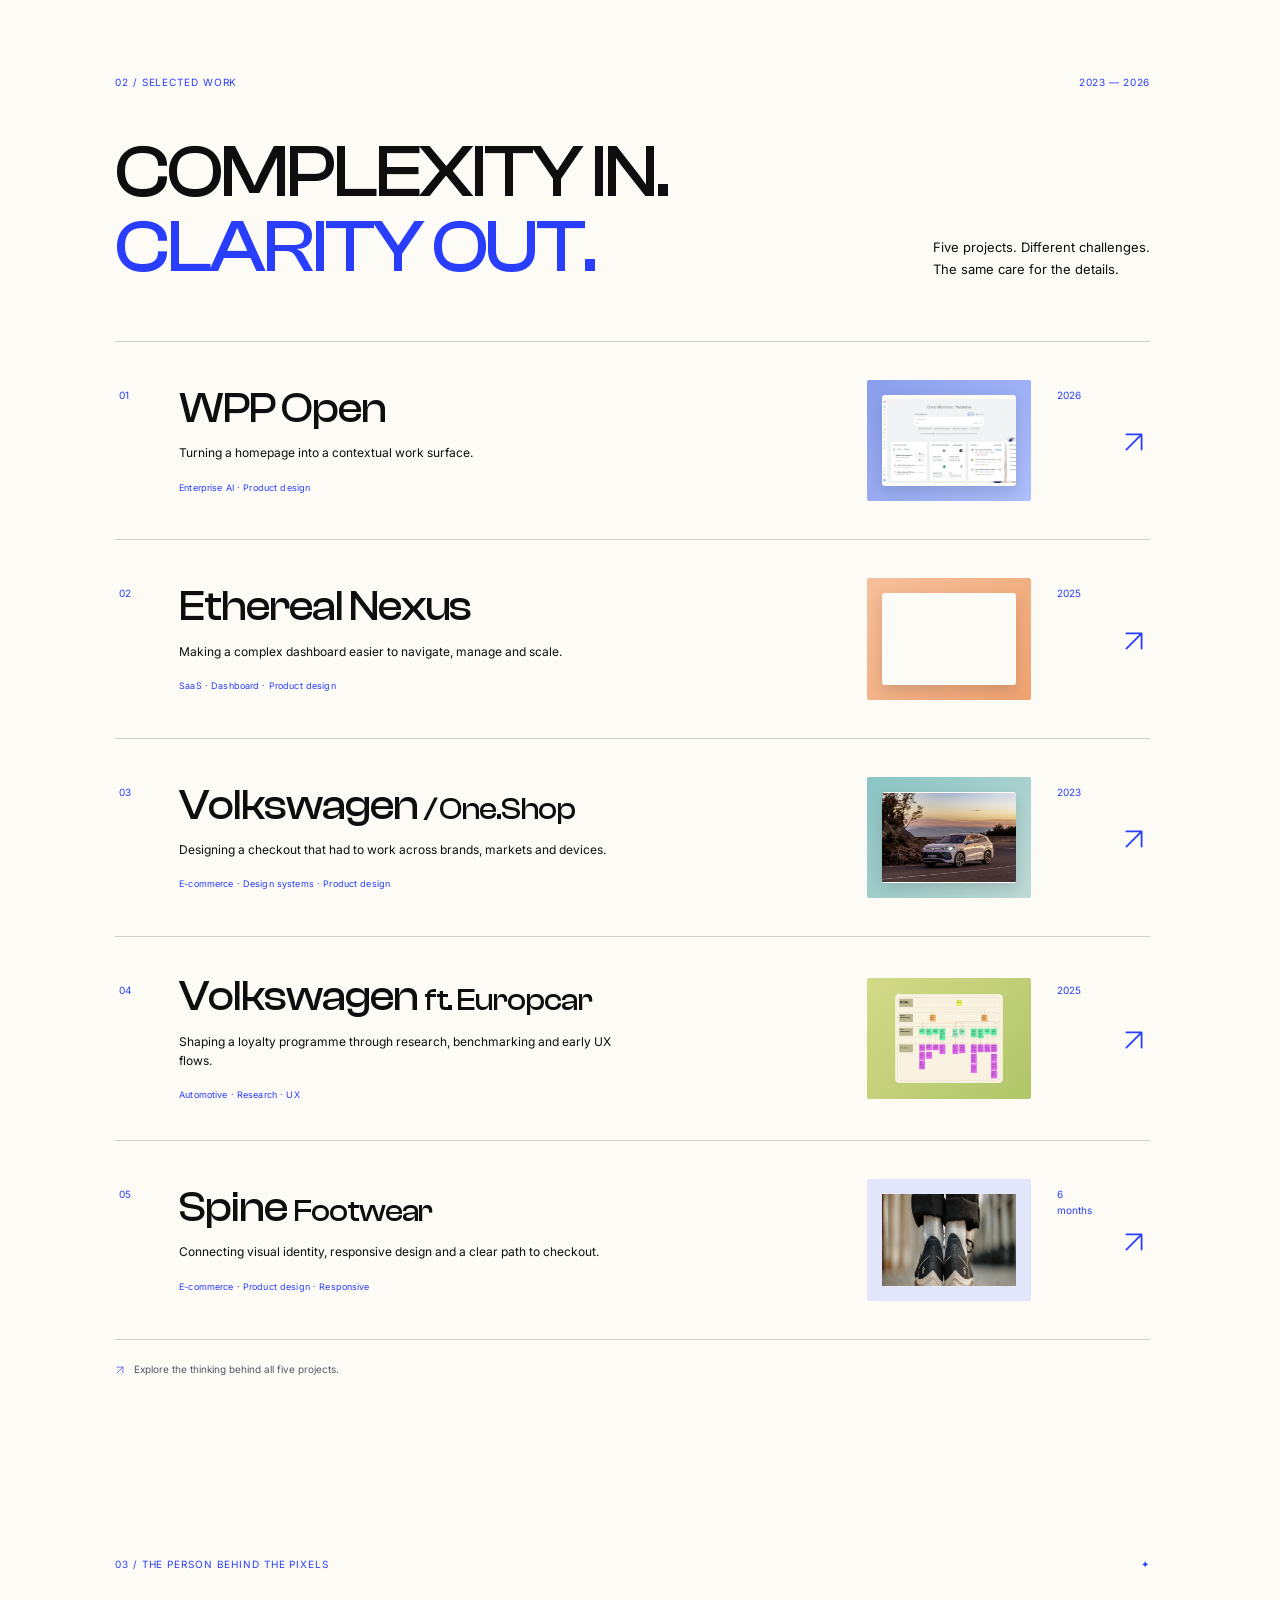
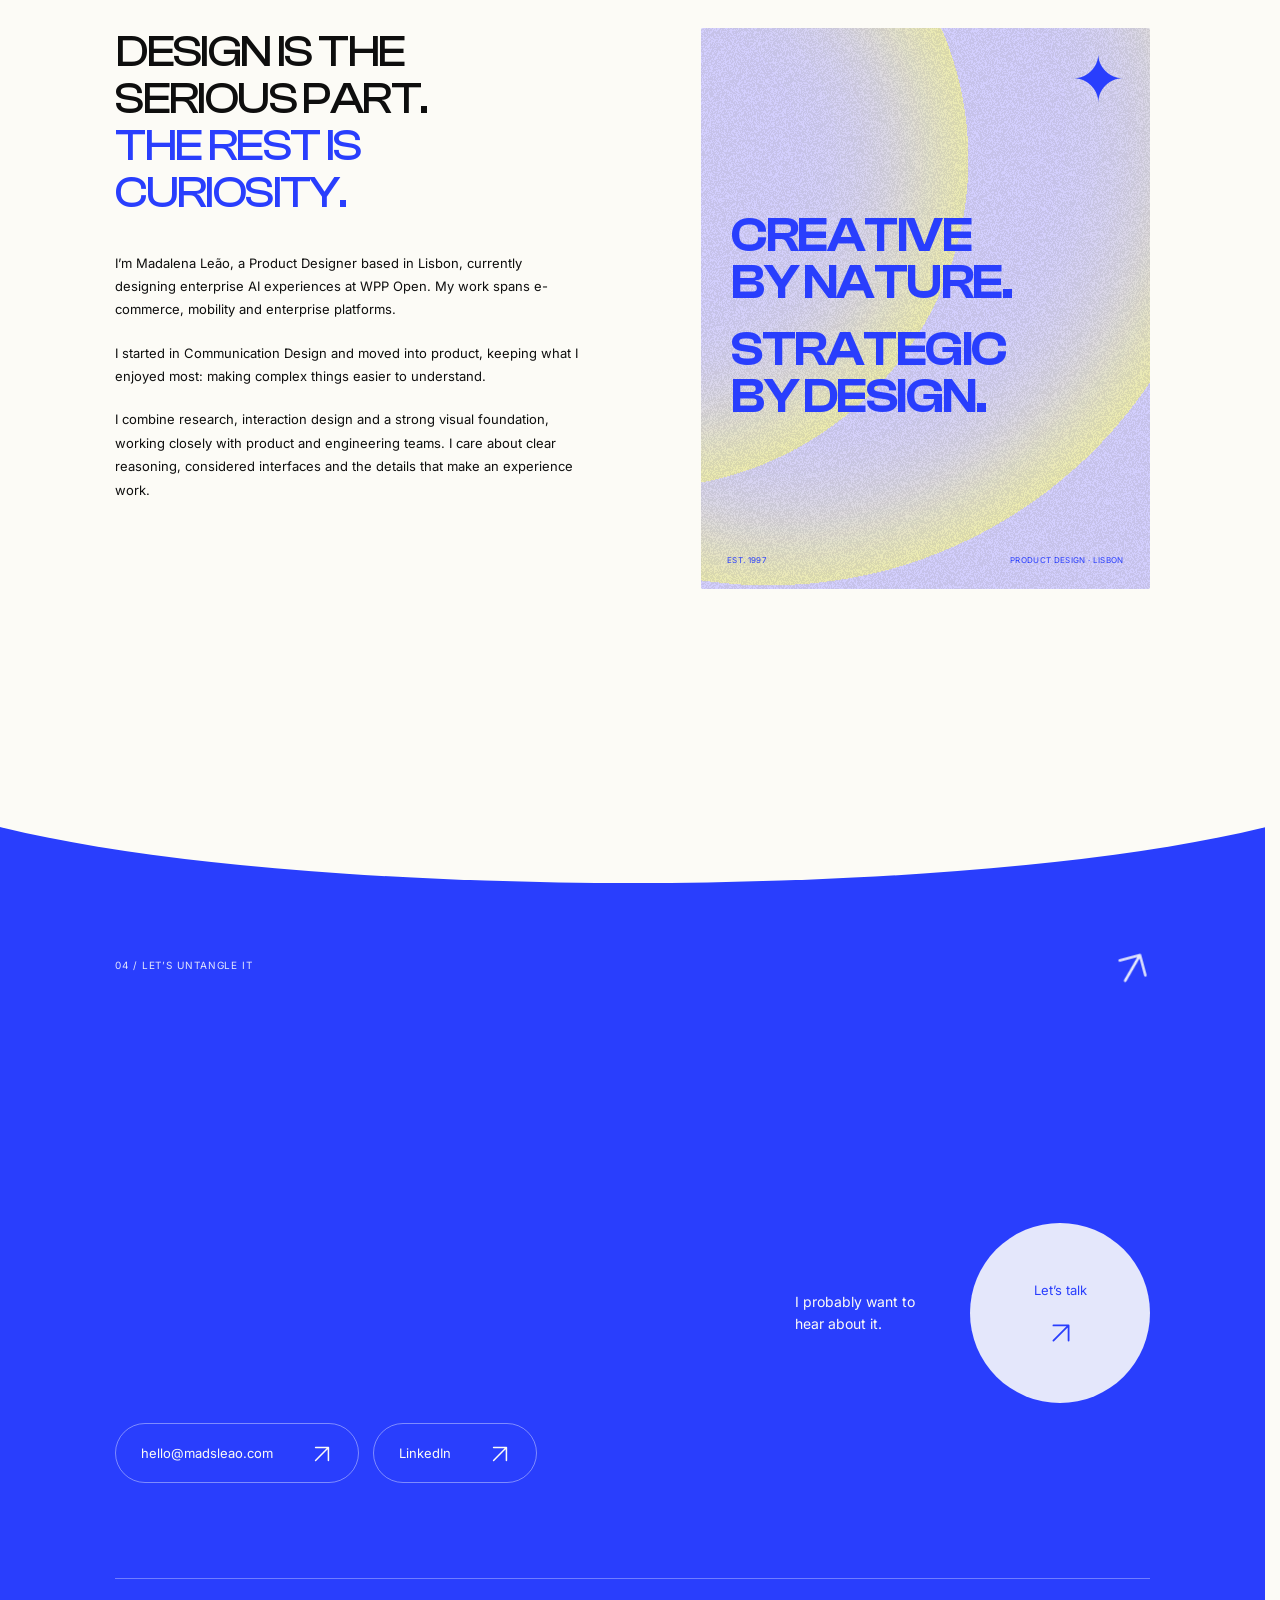
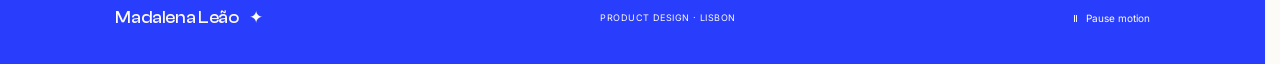
==== commit bbc04e23: "Add Spine Footwear case study and portfolio listings" ====
--- a/index.html
+++ b/index.html
@@ -44,8 +44,8 @@
     </script>
     <link rel="stylesheet" href="./arrival.css?v=arrival-1" />
     <script src="./arrival.js?v=arrival-1" defer></script>
-    <link rel="stylesheet" href="./styles.css?v=motion-arrival-1" />
-    <script src="./app.js?v=motion-arrival-1" defer></script>
+    <link rel="stylesheet" href="./styles.css?v=spine-1" />
+    <script src="./app.js?v=spine-1" defer></script>
   </head>
   <body>
     <div class="arrival" aria-hidden="true" inert>
@@ -198,7 +198,7 @@
         <div class="section-heading" data-reveal>
           <h2 id="work-title">COMPLEXITY IN.<br /><span>CLARITY OUT.</span></h2>
           <p>
-            Four projects. Different challenges.<br />The same care for the
+            Five projects. Different challenges.<br />The same care for the
             details.
           </p>
         </div>
@@ -346,6 +346,12 @@
               >
                 <path d="M5 19 19 5M5 5h14v14" /></svg
             ></span>
+          </a>
+          <a class="project" href="./spine/" data-project="4" aria-label="Spine Footwear — explore the case study">
+            <span class="project-number">05</span>
+            <div class="project-copy"><h3>Spine <span class="subname">Footwear</span></h3><p>Connecting visual identity, responsive design and a clear path to checkout.</p><span class="project-meta">E-commerce · Product design · Responsive</span></div>
+            <div class="project-thumb cover-spine"><img src="./spine/assets/cover.webp" alt="Spine Footwear shoes and their distinctive soles" width="1024" height="683" loading="lazy" decoding="async" /></div>
+            <span class="project-year">6 months</span><span class="project-arrow" aria-hidden="true"><svg class="icon-arrow" viewBox="0 0 24 24" aria-hidden="true" focusable="false"><path d="M5 19 19 5M5 5h14v14" /></svg></span>
           </a>
         </div>
         <p class="work-footnote">
@@ -358,7 +364,7 @@
             >
               <path d="M5 19 19 5M5 5h14v14" /></svg
           ></span>
-          <a href="./projects/">Explore the thinking behind all four projects.</a>
+          <a href="./projects/">Explore the thinking behind all five projects.</a>
         </p>
       </section>
 
@@ -532,6 +538,7 @@
               loading="lazy"
             />
           </div>
+          <div class="preview-panel cover-spine"><img src="./spine/assets/cover.webp" alt="" width="1024" height="683" loading="lazy" /></div>
         </div>
       </div>
     </div>
--- a/styles.css
+++ b/styles.css
@@ -661,12 +661,12 @@
   opacity: 1;
 }
 .preview-track {
-  height: 400%;
+  height: calc(var(--preview-count, 4) * 100%);
   transition: transform 0.6s cubic-bezier(0.65, 0, 0.35, 1);
 }
 .preview-panel {
   width: 100%;
-  height: 25%;
+  height: calc(100% / var(--preview-count, 4));
   display: flex;
   align-items: center;
   justify-content: center;
@@ -684,6 +684,18 @@
   background: transparent;
   box-shadow: none;
   border-radius: 0;
+}
+.cover-spine {
+  background: var(--light);
+}
+.preview-panel.cover-spine {
+  padding: 0;
+}
+.project-thumb.cover-spine img,
+.preview-panel.cover-spine img {
+  object-fit: cover;
+  border-radius: 0;
+  box-shadow: none;
 }
 .preview-cursor {
   position: fixed;
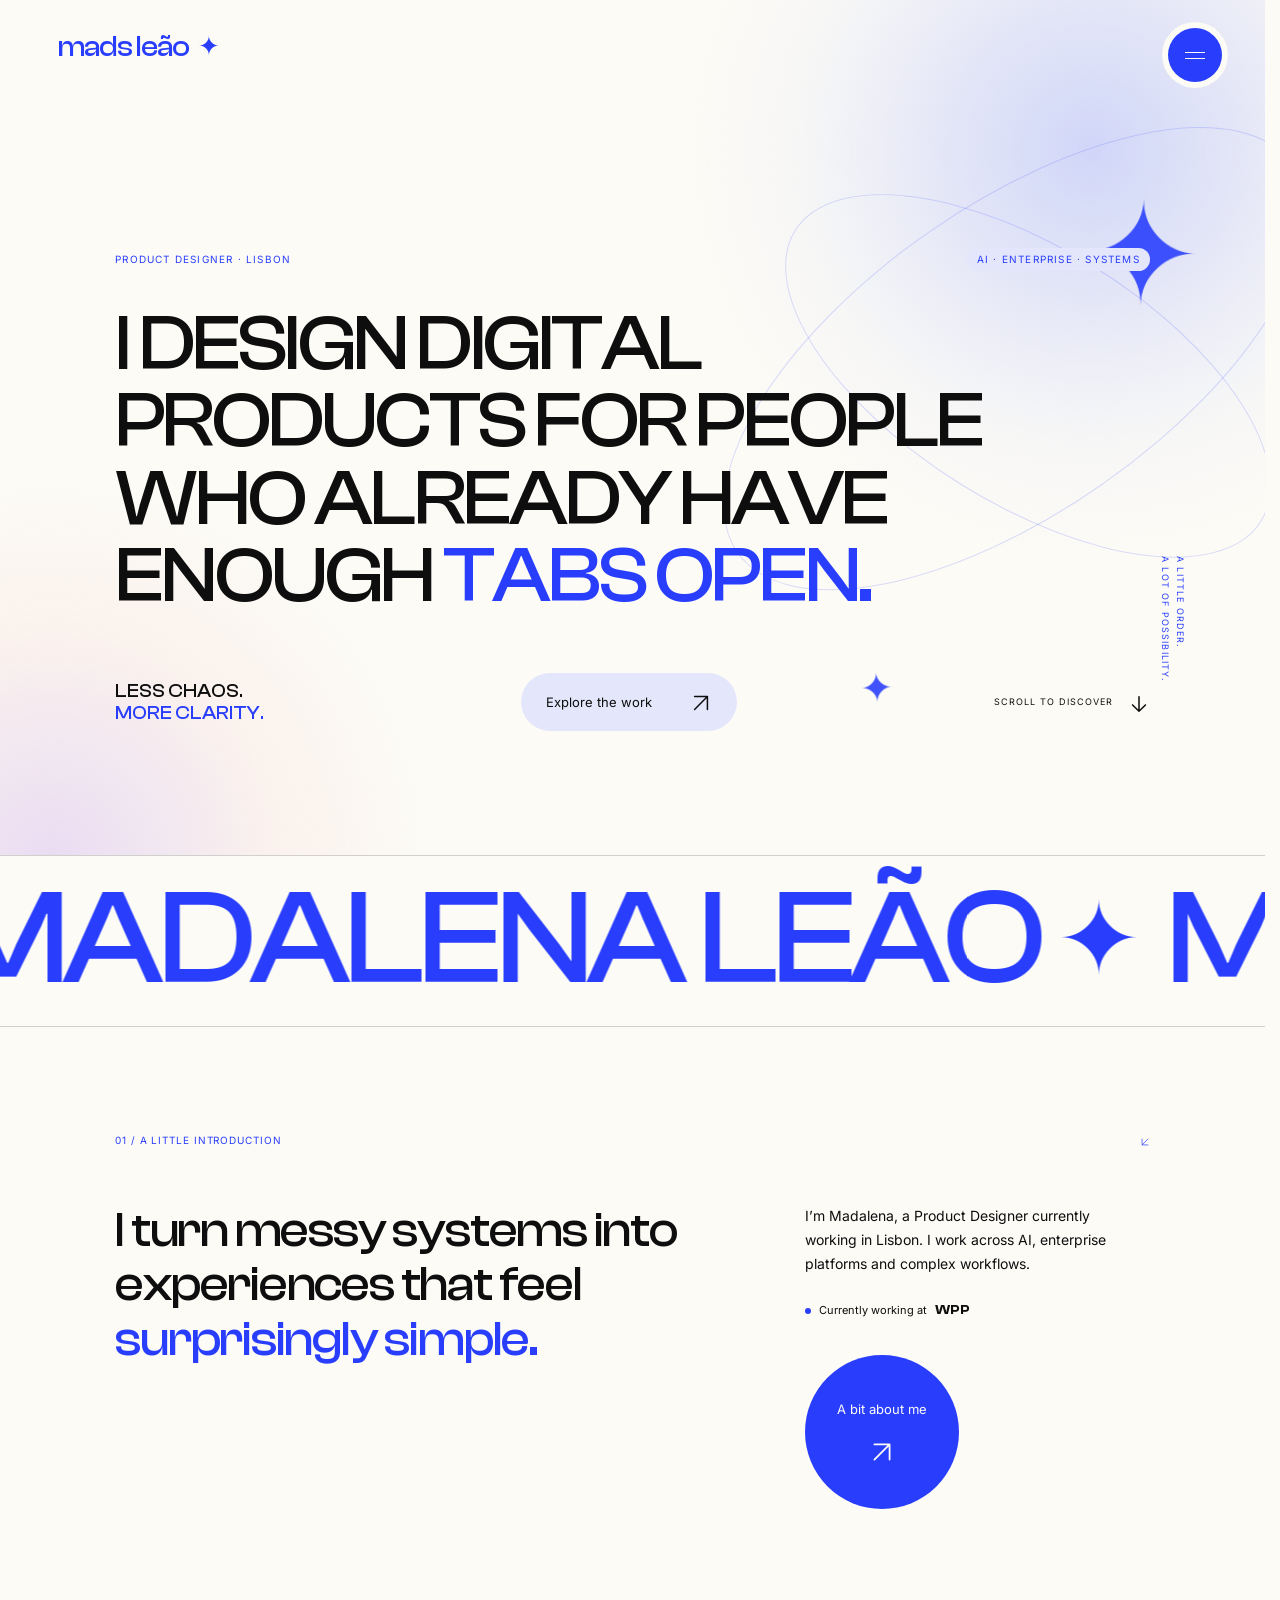
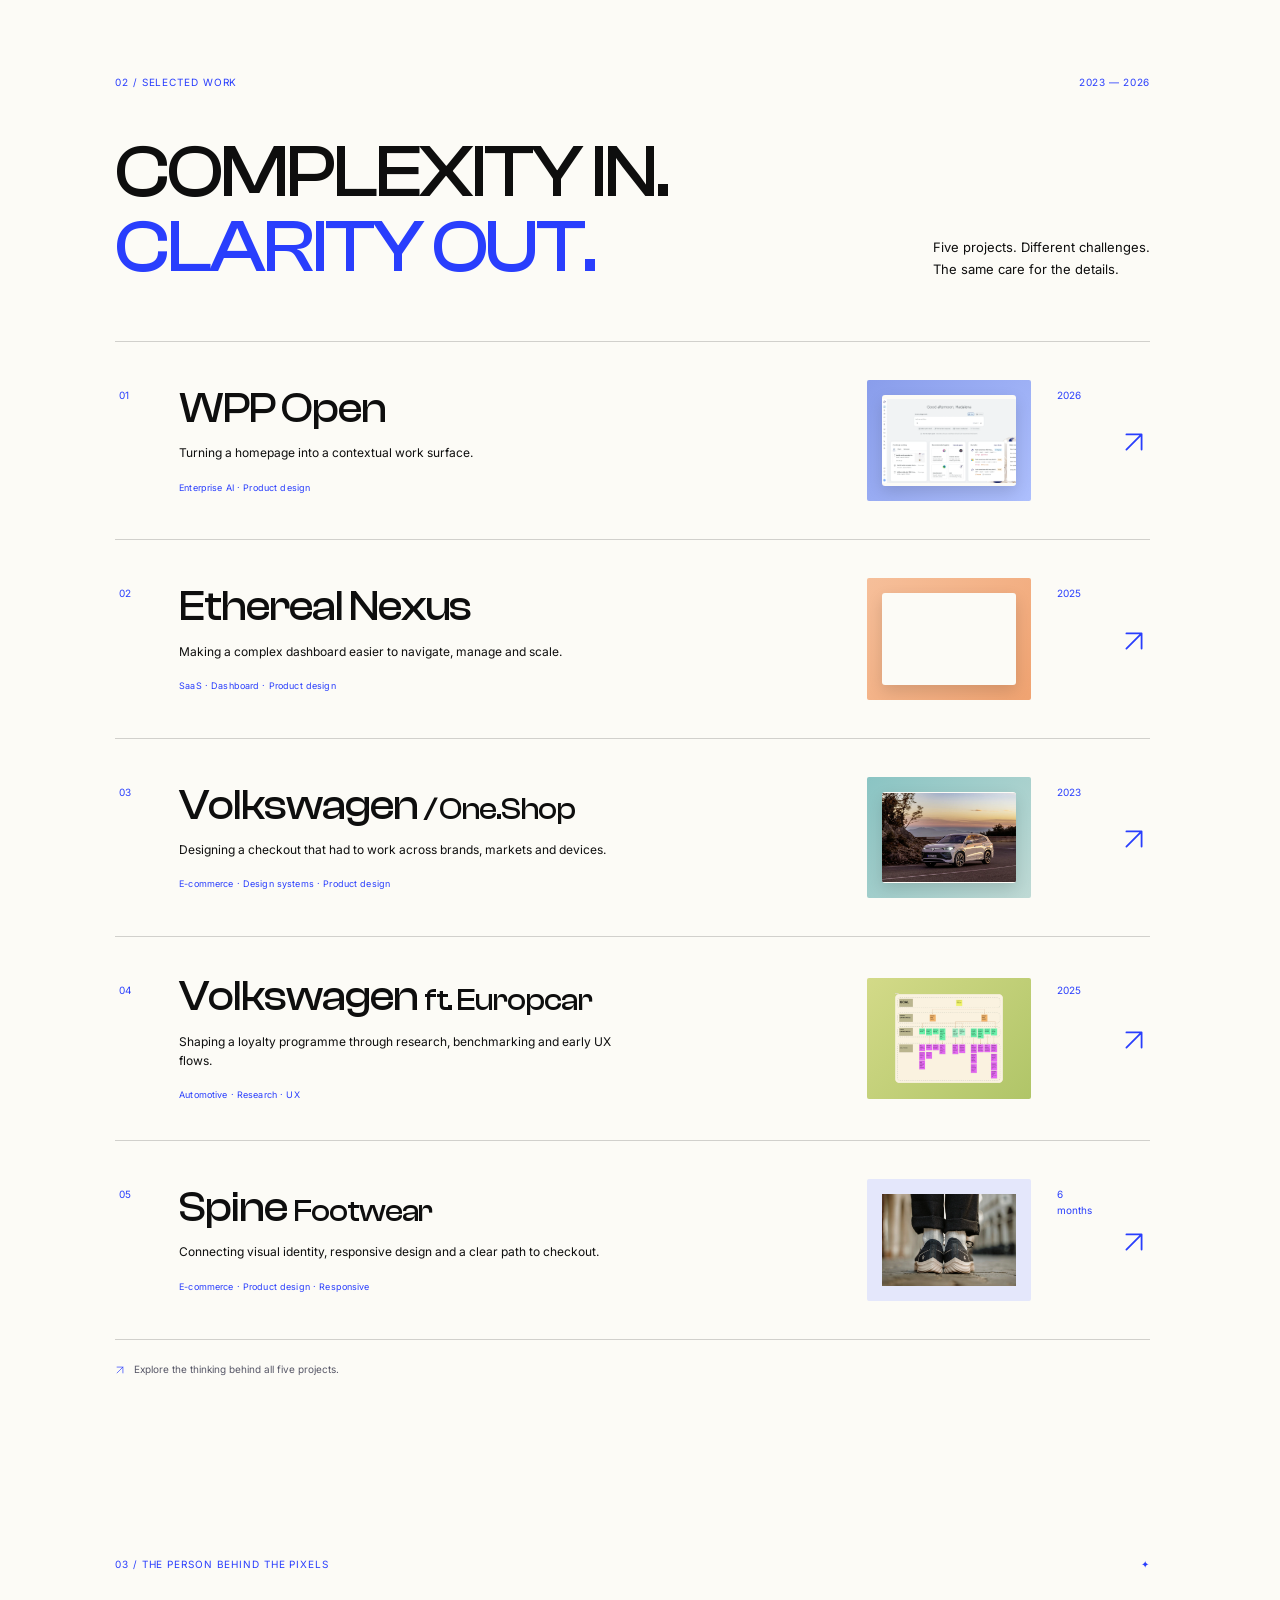
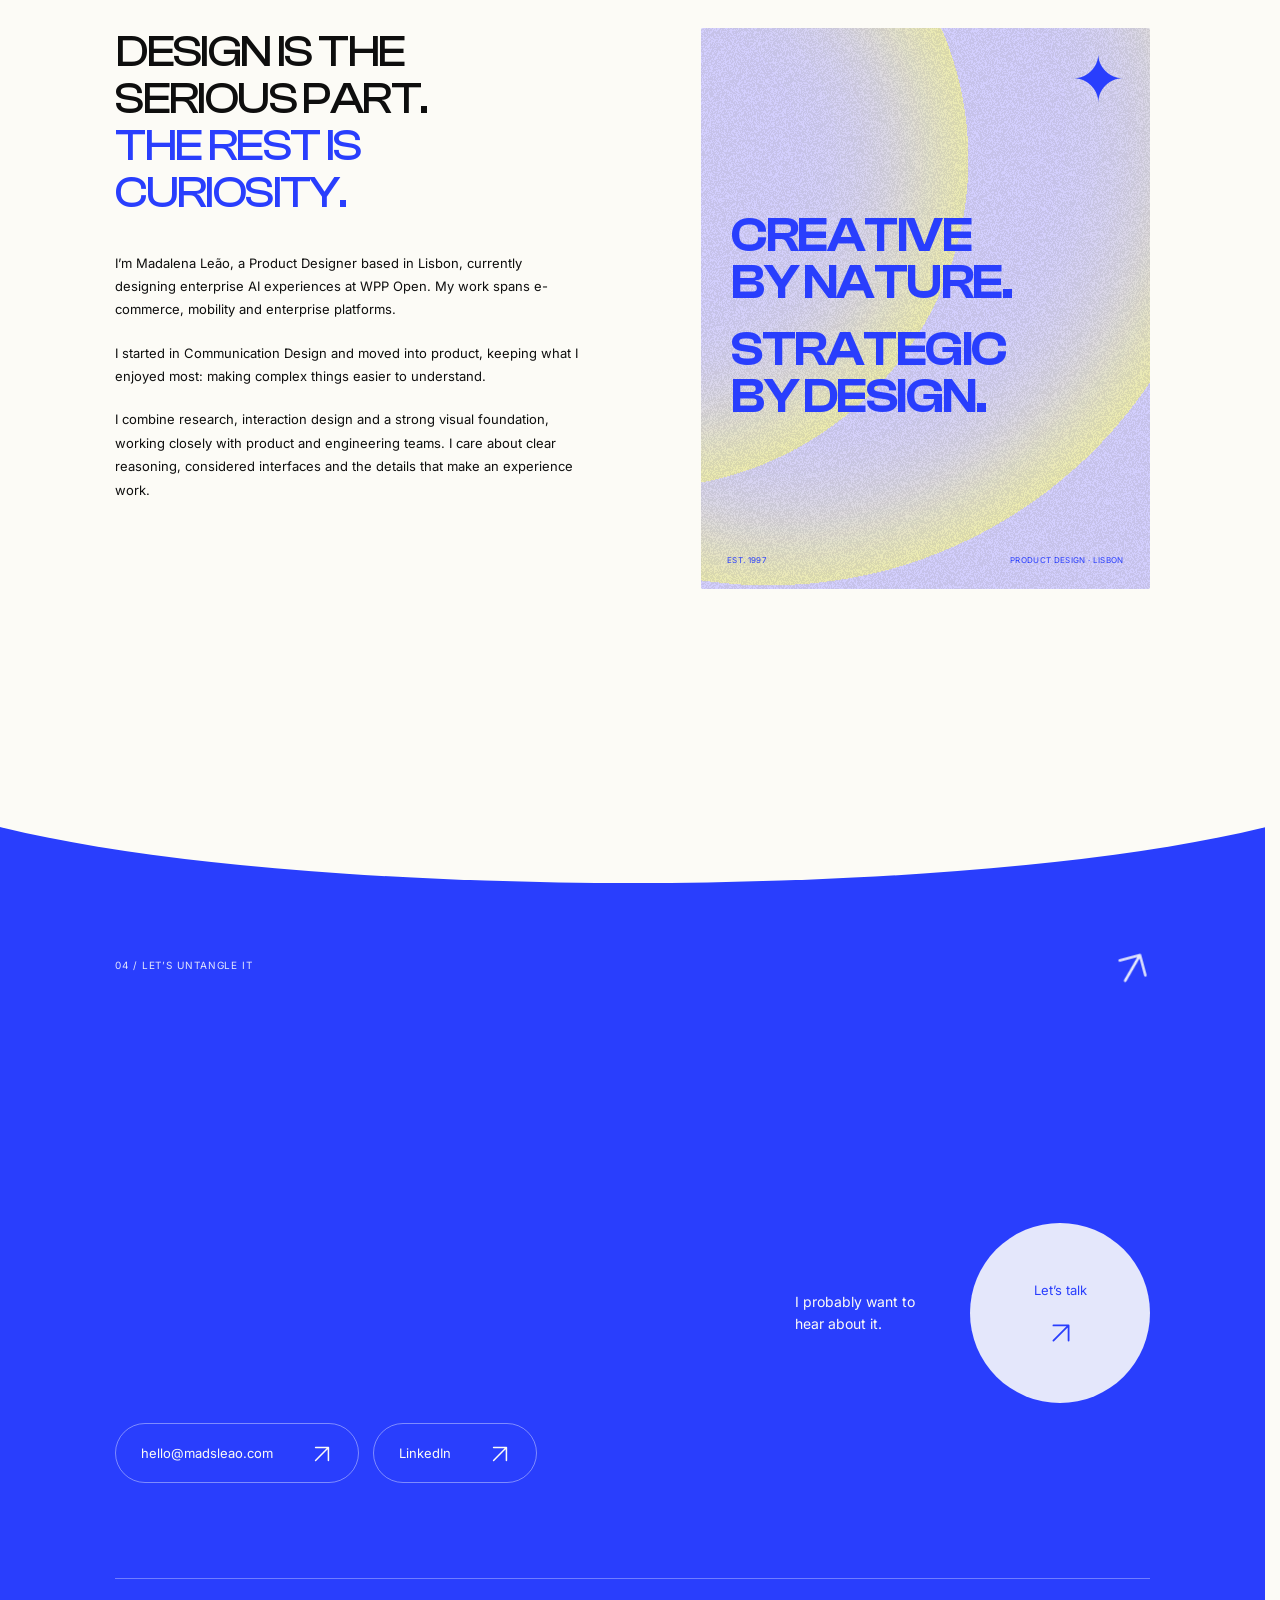
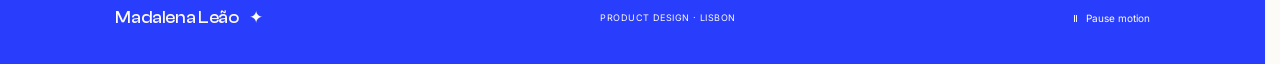
==== commit 26ed2c9c: "Replace Spine visuals with high-resolution PDF artwork" ====
--- a/index.html
+++ b/index.html
@@ -350,7 +350,7 @@
           <a class="project" href="./spine/" data-project="4" aria-label="Spine Footwear — explore the case study">
             <span class="project-number">05</span>
             <div class="project-copy"><h3>Spine <span class="subname">Footwear</span></h3><p>Connecting visual identity, responsive design and a clear path to checkout.</p><span class="project-meta">E-commerce · Product design · Responsive</span></div>
-            <div class="project-thumb cover-spine"><img src="./spine/assets/cover.webp" alt="Spine Footwear shoes and their distinctive soles" width="1024" height="683" loading="lazy" decoding="async" /></div>
+            <div class="project-thumb cover-spine"><img src="./spine/assets/cover-960.webp" srcset="./spine/assets/cover-960.webp 960w, ./spine/assets/cover-1920.webp 1920w, ./spine/assets/cover-hq.webp 2362w" sizes="(max-width: 760px) 88vw, 500px" alt="Spine Footwear shoes and their distinctive soles" width="2362" height="1575" loading="lazy" decoding="async" /></div>
             <span class="project-year">6 months</span><span class="project-arrow" aria-hidden="true"><svg class="icon-arrow" viewBox="0 0 24 24" aria-hidden="true" focusable="false"><path d="M5 19 19 5M5 5h14v14" /></svg></span>
           </a>
         </div>
@@ -538,7 +538,7 @@
               loading="lazy"
             />
           </div>
-          <div class="preview-panel cover-spine"><img src="./spine/assets/cover.webp" alt="" width="1024" height="683" loading="lazy" /></div>
+          <div class="preview-panel cover-spine"><img src="./spine/assets/cover-960.webp" srcset="./spine/assets/cover-960.webp 960w, ./spine/assets/cover-1920.webp 1920w, ./spine/assets/cover-hq.webp 2362w" sizes="(max-width: 760px) 88vw, 500px" alt="" width="2362" height="1575" loading="lazy" /></div>
         </div>
       </div>
     </div>
